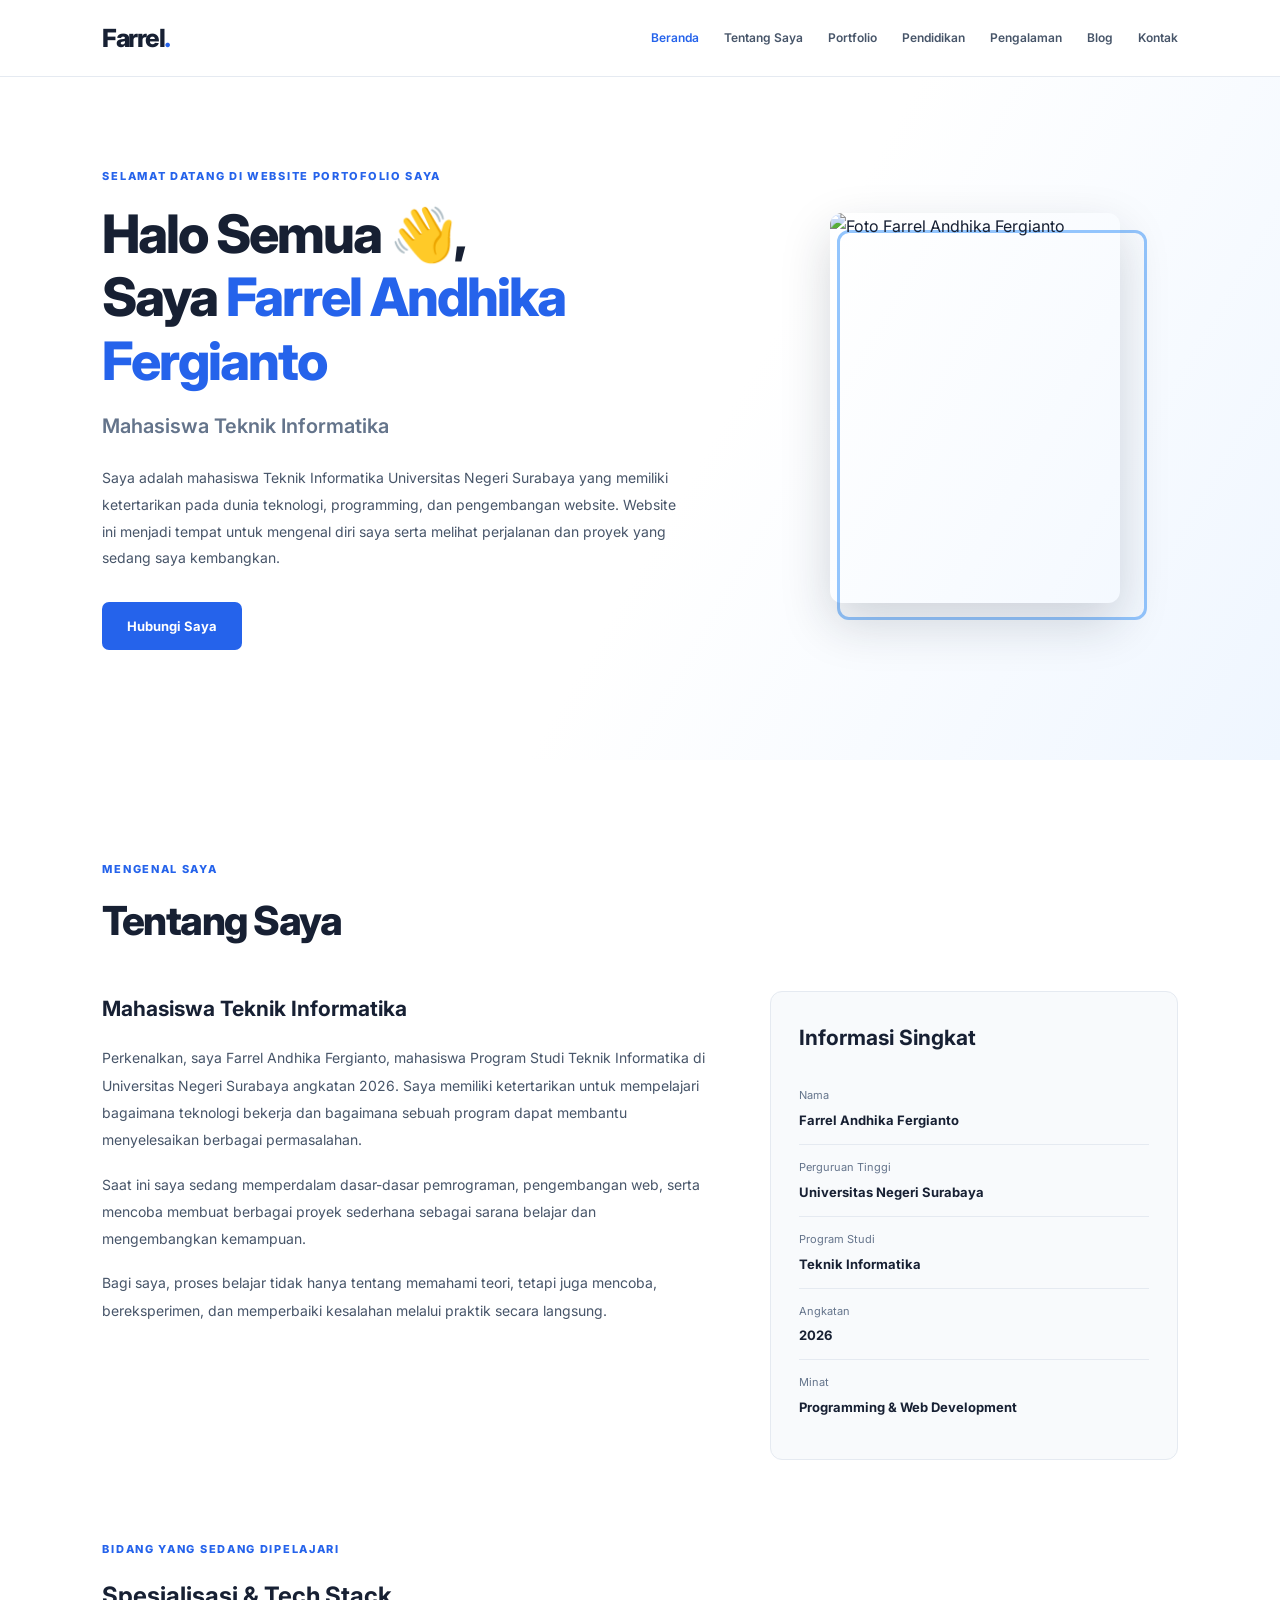
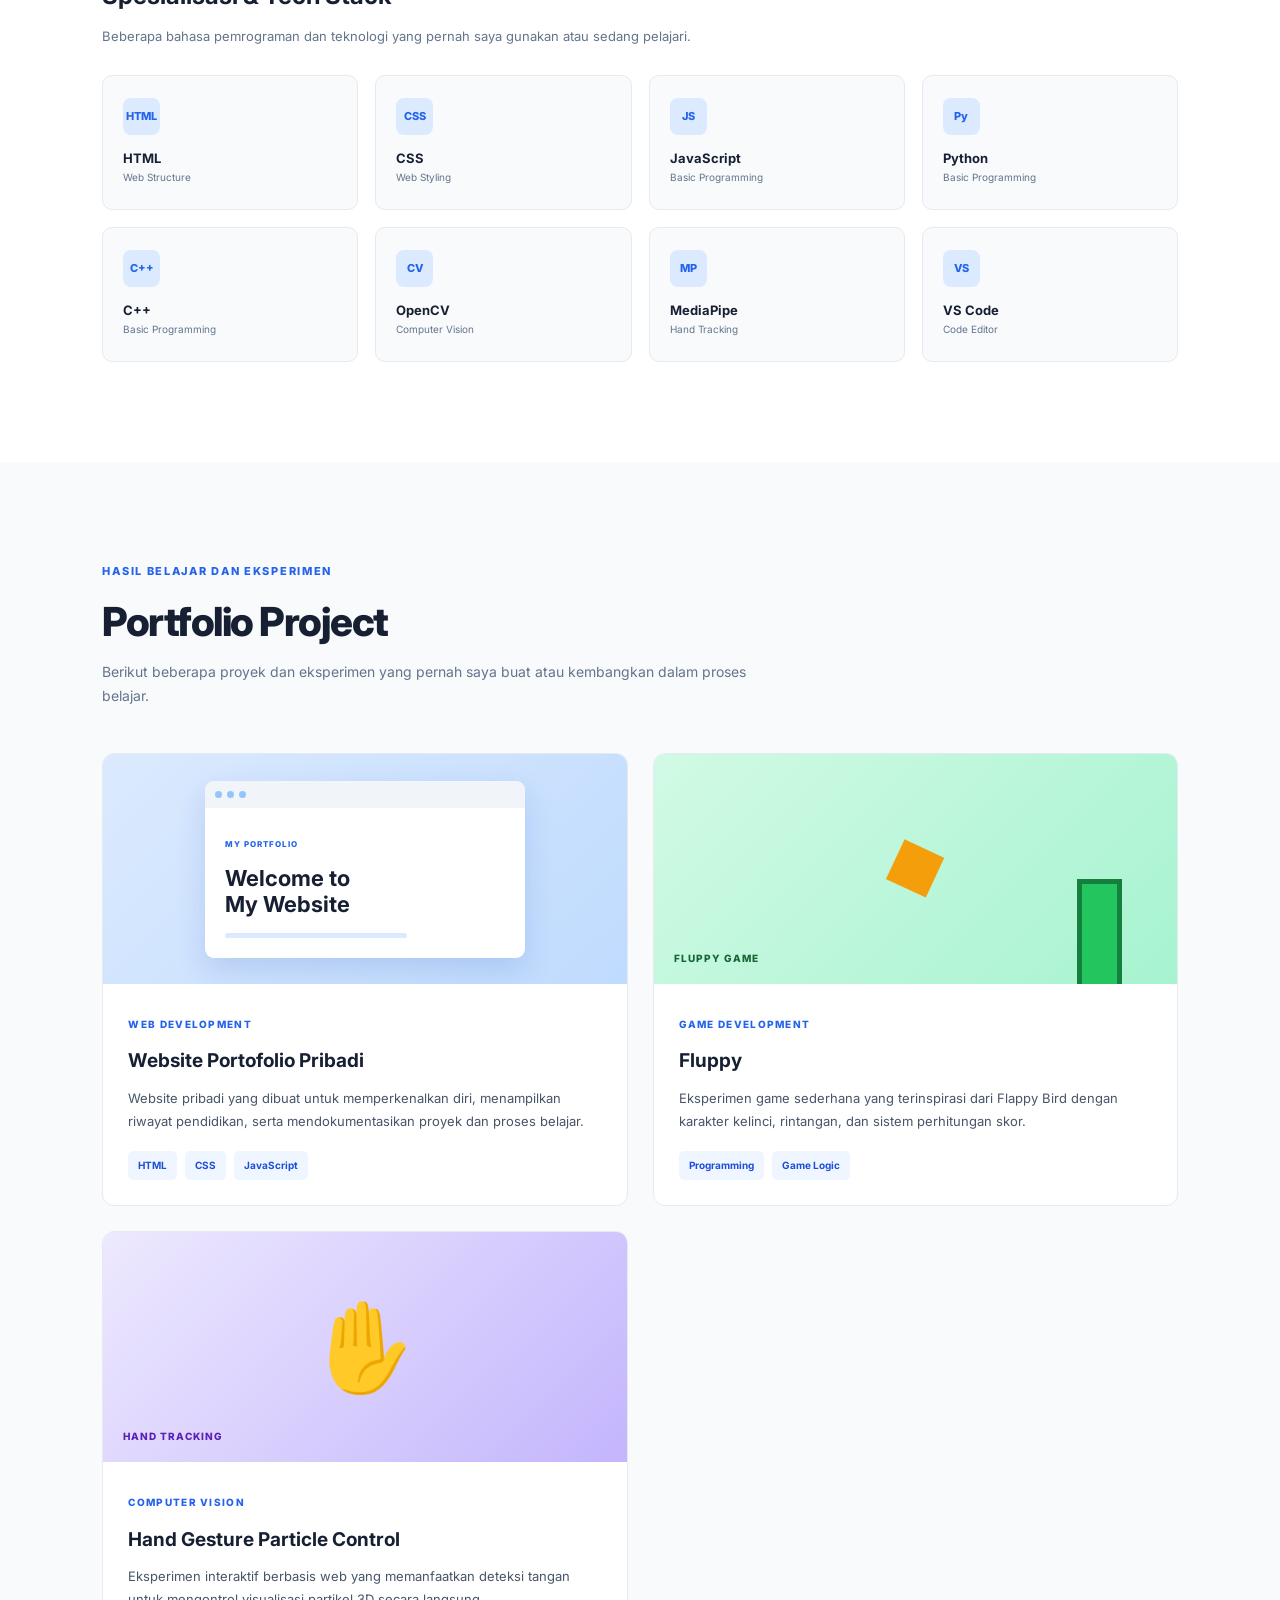
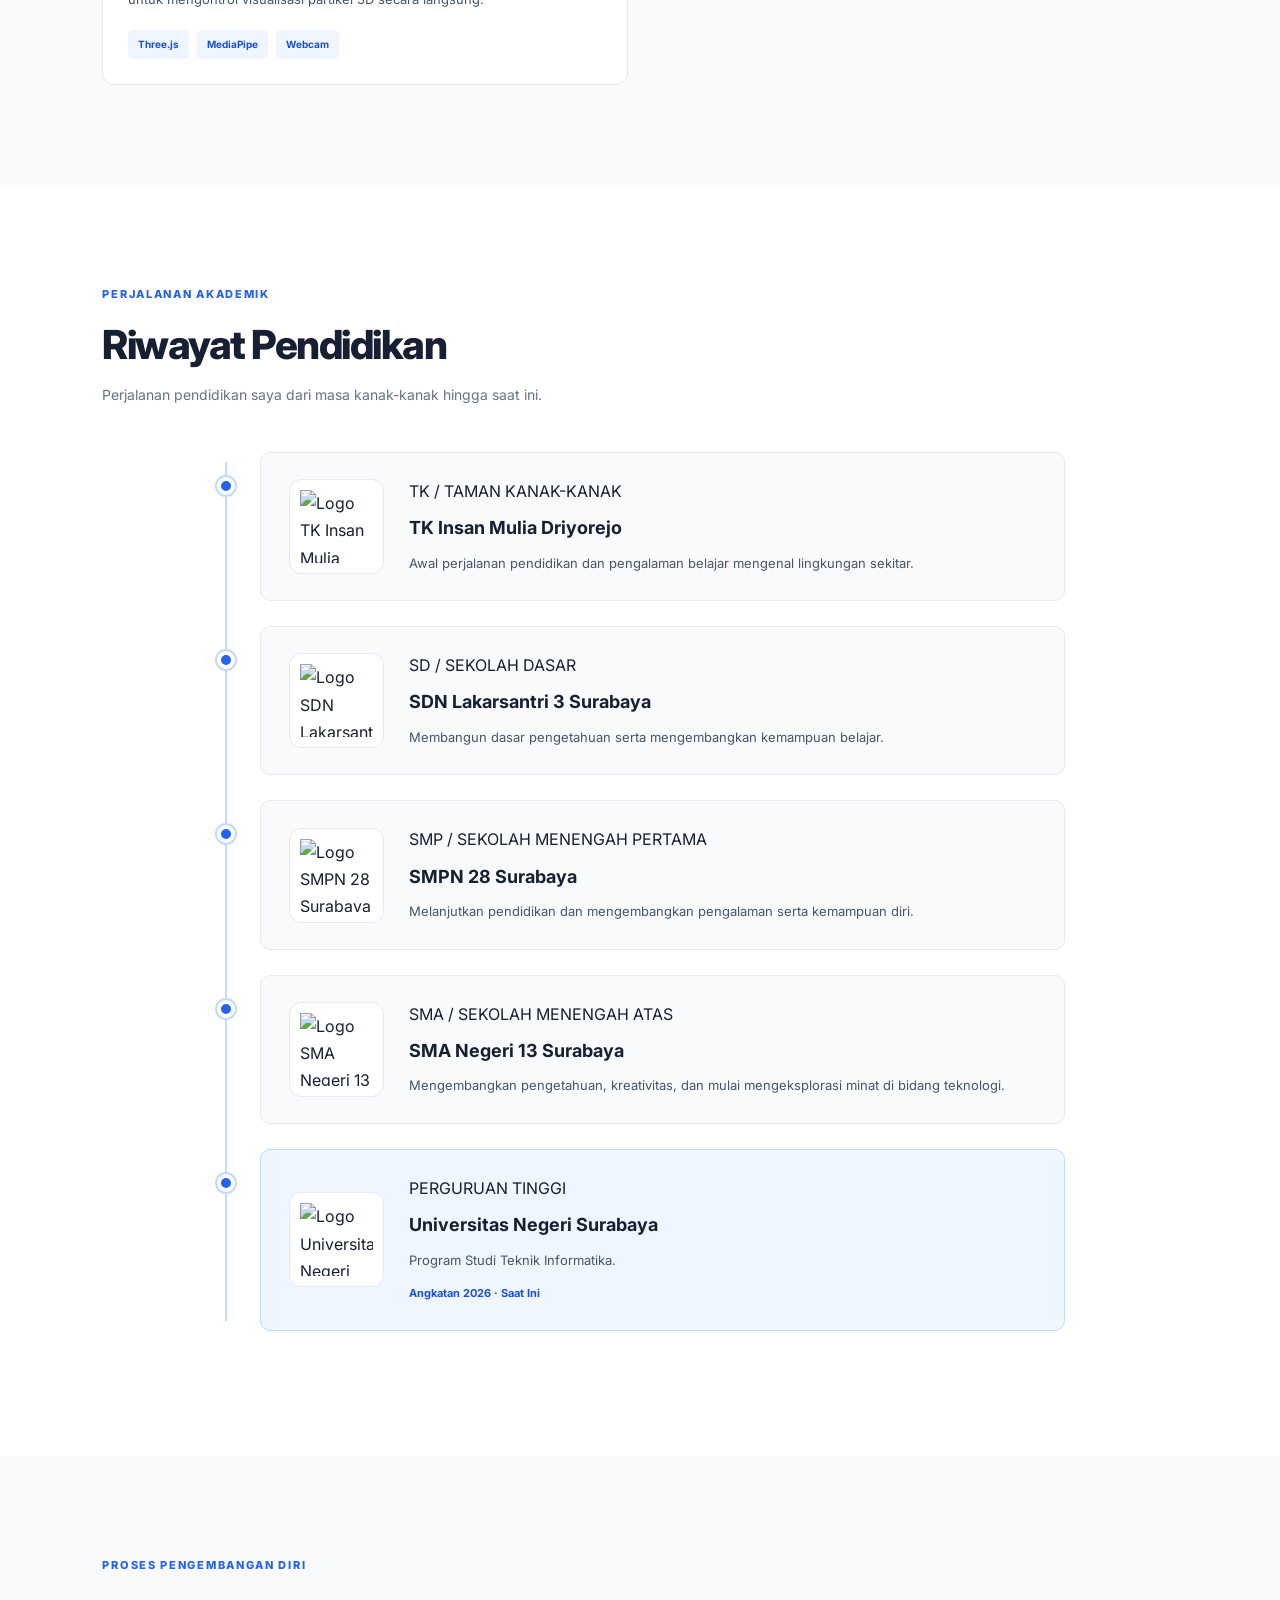
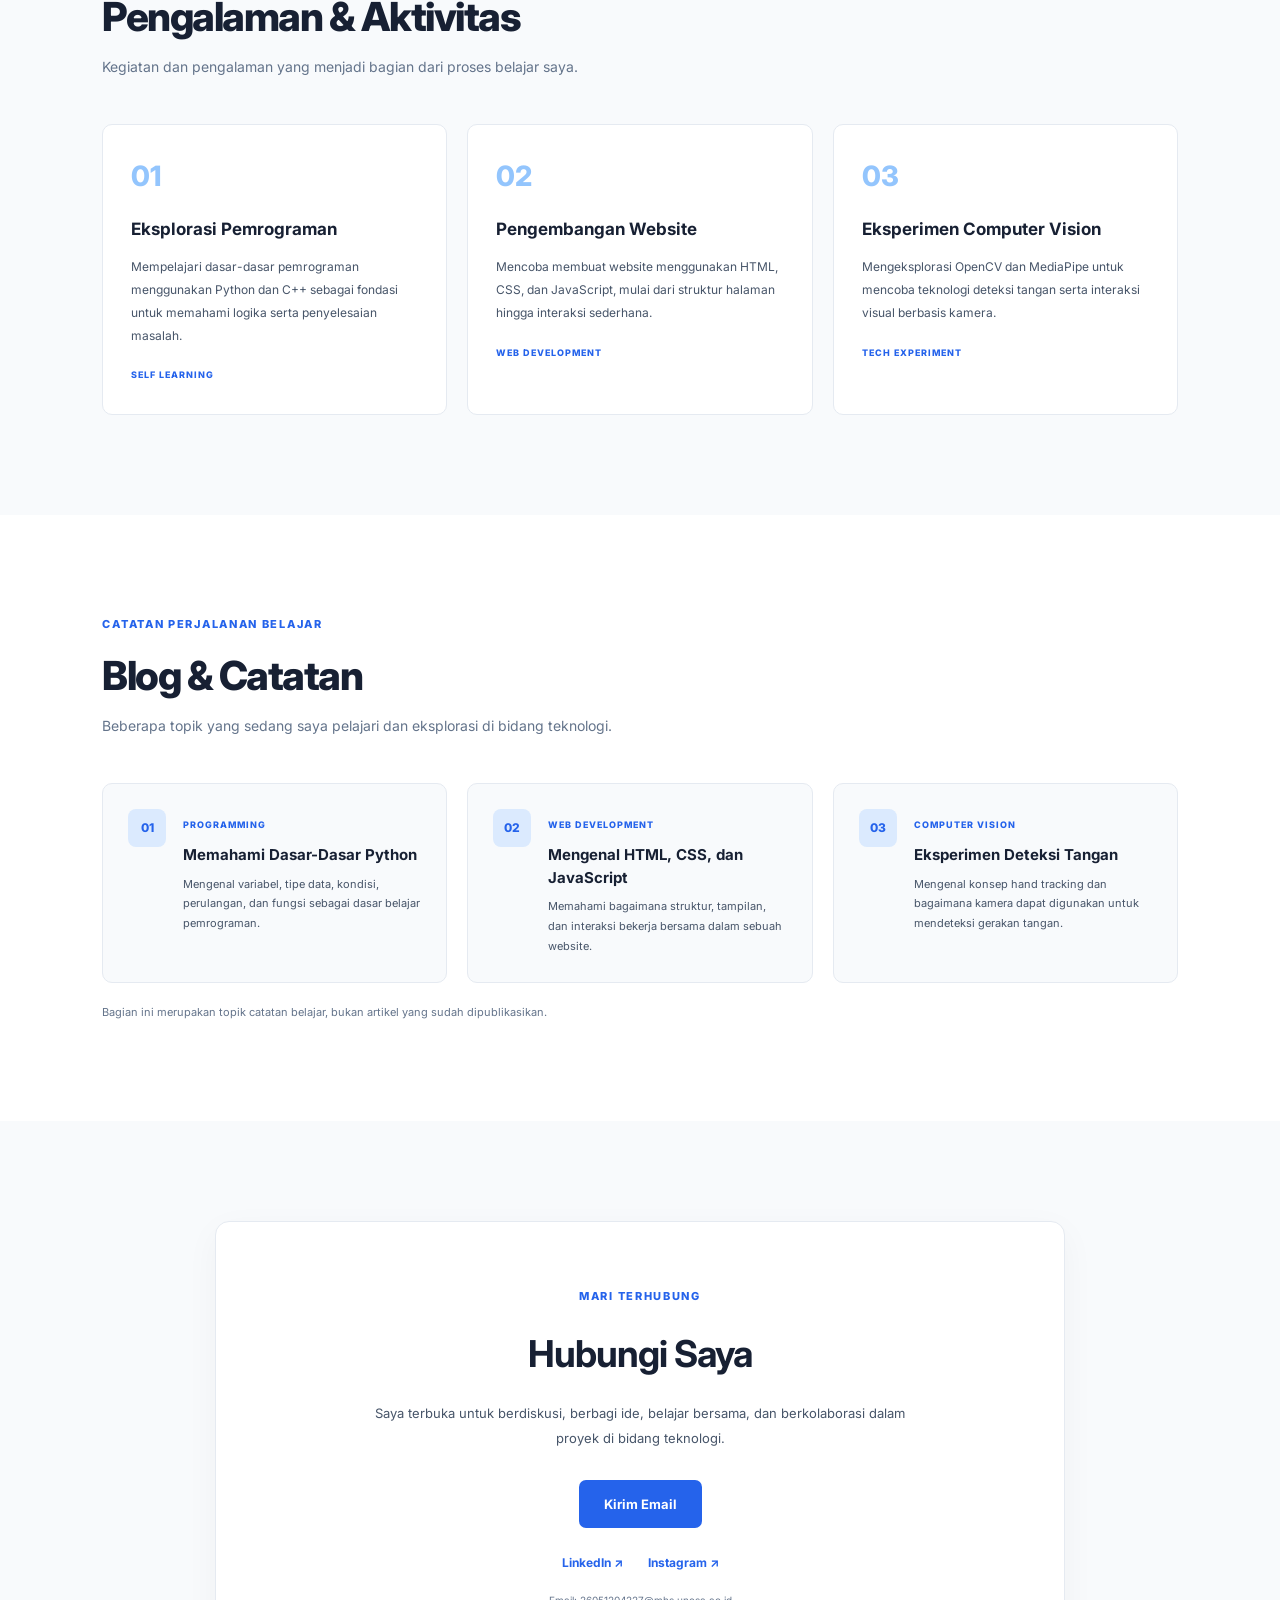
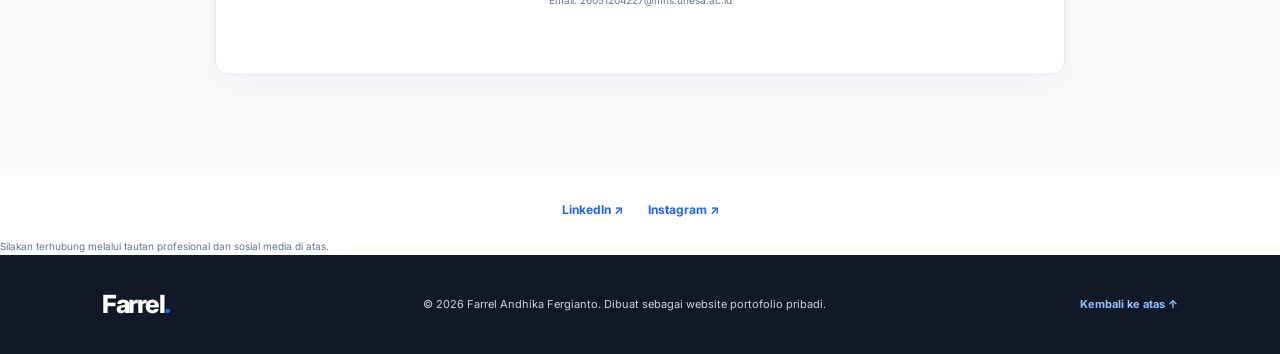
==== index.html @ 4f255d69 "Rename Amelioler.html to index.html" ====
<!doctype html>
<html lang="id">
  <head>
    <meta charset="UTF-8" />
    <meta name="viewport" content="width=device-width, initial-scale=1.0" />
    <meta
      name="description"
      content="Website portofolio Farrel Andhika Fergianto, mahasiswa Teknik Informatika Universitas Negeri Surabaya."
    />
    <title>Farrel Andhika Fergianto | Portfolio</title>

    <link rel="preconnect" href="https://fonts.googleapis.com" />
    <link rel="preconnect" href="https://fonts.gstatic.com" crossorigin />
    <link
      href="https://fonts.googleapis.com/css2?family=Inter:wght@400;500;600;700;800&display=swap"
      rel="stylesheet"
    />

    <link rel="stylesheet" href="Amelioler.css" />
    <script src="Amelioler.js" defer></script>
  </head>

  <body>
    <!-- NAVIGASI -->
    <header class="header">
      <div class="container nav-container">
        <a href="#beranda" class="brand">Farrel<span>.</span></a>

        <button class="menu-toggle" id="menuToggle" aria-label="Buka menu">
          ☰
        </button>

        <nav class="nav-menu" id="navMenu">
          <a href="#beranda">Beranda</a>
          <a href="#tentang">Tentang Saya</a>
          <a href="#portfolio">Portfolio</a>
          <a href="#pendidikan">Pendidikan</a>
          <a href="#pengalaman">Pengalaman</a>
          <a href="#blog">Blog</a>
          <a href="#kontak">Kontak</a>
        </nav>
      </div>
    </header>

    <main>
      <!-- BERANDA -->
      <section class="hero section" id="beranda">
        <div class="container hero-content">
          <div class="hero-text">
            <p class="eyebrow">SELAMAT DATANG DI WEBSITE PORTOFOLIO SAYA</p>

            <h1>
              Halo Semua 👋,<br />
              Saya <span>Farrel Andhika Fergianto</span>
            </h1>

            <h2>Mahasiswa Teknik Informatika</h2>

            <p class="hero-description">
              Saya adalah mahasiswa Teknik Informatika Universitas Negeri
              Surabaya yang memiliki ketertarikan pada dunia teknologi,
              programming, dan pengembangan website. Website ini menjadi tempat
              untuk mengenal diri saya serta melihat perjalanan dan proyek yang
              sedang saya kembangkan.
            </p>

            <a href="#kontak" class="button">Hubungi Saya</a>
          </div>

          <div class="hero-image">
            <div class="image-decoration"></div>
            <img src="foto.jpg" alt="Foto Farrel Andhika Fergianto" />
          </div>
        </div>
      </section>

      <!-- TENTANG SAYA -->
      <section class="section about-section" id="tentang">
        <div class="container">
          <div class="section-heading">
            <p class="eyebrow">MENGENAL SAYA</p>
            <h2>Tentang Saya</h2>
          </div>

          <div class="about-grid">
            <div class="about-main">
              <h3>Mahasiswa Teknik Informatika</h3>

              <p>
                Perkenalkan, saya Farrel Andhika Fergianto, mahasiswa Program
                Studi Teknik Informatika di Universitas Negeri Surabaya angkatan
                2026. Saya memiliki ketertarikan untuk mempelajari bagaimana
                teknologi bekerja dan bagaimana sebuah program dapat membantu
                menyelesaikan berbagai permasalahan.
              </p>

              <p>
                Saat ini saya sedang memperdalam dasar-dasar pemrograman,
                pengembangan web, serta mencoba membuat berbagai proyek
                sederhana sebagai sarana belajar dan mengembangkan kemampuan.
              </p>

              <p>
                Bagi saya, proses belajar tidak hanya tentang memahami teori,
                tetapi juga mencoba, bereksperimen, dan memperbaiki kesalahan
                melalui praktik secara langsung.
              </p>
            </div>

            <div class="about-side">
              <h3>Informasi Singkat</h3>

              <div class="info-row">
                <span>Nama</span>
                <strong>Farrel Andhika Fergianto</strong>
              </div>

              <div class="info-row">
                <span>Perguruan Tinggi</span>
                <strong>Universitas Negeri Surabaya</strong>
              </div>

              <div class="info-row">
                <span>Program Studi</span>
                <strong>Teknik Informatika</strong>
              </div>

              <div class="info-row">
                <span>Angkatan</span>
                <strong>2026</strong>
              </div>

              <div class="info-row">
                <span>Minat</span>
                <strong>Programming & Web Development</strong>
              </div>
            </div>
          </div>

          <div class="specialization">
            <div class="specialization-heading">
              <p class="eyebrow">BIDANG YANG SEDANG DIPELAJARI</p>
              <h3>Spesialisasi & Tech Stack</h3>
              <p>
                Beberapa bahasa pemrograman dan teknologi yang pernah saya
                gunakan atau sedang pelajari.
              </p>
            </div>

            <div class="tech-grid">
              <div class="tech-item">
                <span class="tech-icon">HTML</span>
                <strong>HTML</strong>
                <small>Web Structure</small>
              </div>

              <div class="tech-item">
                <span class="tech-icon">CSS</span>
                <strong>CSS</strong>
                <small>Web Styling</small>
              </div>

              <div class="tech-item">
                <span class="tech-icon">JS</span>
                <strong>JavaScript</strong>
                <small>Basic Programming</small>
              </div>

              <div class="tech-item">
                <span class="tech-icon">Py</span>
                <strong>Python</strong>
                <small>Basic Programming</small>
              </div>

              <div class="tech-item">
                <span class="tech-icon">C++</span>
                <strong>C++</strong>
                <small>Basic Programming</small>
              </div>

              <div class="tech-item">
                <span class="tech-icon">CV</span>
                <strong>OpenCV</strong>
                <small>Computer Vision</small>
              </div>

              <div class="tech-item">
                <span class="tech-icon">MP</span>
                <strong>MediaPipe</strong>
                <small>Hand Tracking</small>
              </div>

              <div class="tech-item">
                <span class="tech-icon">VS</span>
                <strong>VS Code</strong>
                <small>Code Editor</small>
              </div>
            </div>
          </div>
        </div>
      </section>

      <!-- PORTFOLIO -->
      <section class="section portfolio-section" id="portfolio">
        <div class="container">
          <div class="section-heading">
            <p class="eyebrow">HASIL BELAJAR DAN EKSPERIMEN</p>
            <h2>Portfolio Project</h2>
            <p>
              Berikut beberapa proyek dan eksperimen yang pernah saya buat atau
              kembangkan dalam proses belajar.
            </p>
          </div>

          <div class="portfolio-grid">
            <article class="portfolio-card">
              <div class="project-image project-web">
                <div class="mock-browser">
                  <div class="mock-bar"><i></i><i></i><i></i></div>
                  <div class="mock-content">
                    <span>MY PORTFOLIO</span>
                    <h3>Welcome to<br />My Website</h3>
                    <div class="mock-line"></div>
                  </div>
                </div>
              </div>

              <div class="project-content">
                <span class="project-category">WEB DEVELOPMENT</span>
                <h3>Website Portofolio Pribadi</h3>
                <p>
                  Website pribadi yang dibuat untuk memperkenalkan diri,
                  menampilkan riwayat pendidikan, serta mendokumentasikan proyek
                  dan proses belajar.
                </p>
                <div class="project-tags">
                  <span>HTML</span>
                  <span>CSS</span>
                  <span>JavaScript</span>
                </div>
              </div>
            </article>

            <article class="portfolio-card">
              <div class="project-image project-game">
                <div class="game-bird">◆</div>
                <div class="game-pipe"></div>
                <span class="game-label">FLUPPY GAME</span>
              </div>

              <div class="project-content">
                <span class="project-category">GAME DEVELOPMENT</span>
                <h3>Fluppy</h3>
                <p>
                  Eksperimen game sederhana yang terinspirasi dari Flappy Bird
                  dengan karakter kelinci, rintangan, dan sistem perhitungan
                  skor.
                </p>
                <div class="project-tags">
                  <span>Programming</span>
                  <span>Game Logic</span>
                </div>
              </div>
            </article>

            <article class="portfolio-card">
              <div class="project-image project-gesture">
                <div class="gesture-shape">✋</div>
                <span class="gesture-label">HAND TRACKING</span>
              </div>

              <div class="project-content">
                <span class="project-category">COMPUTER VISION</span>
                <h3>Hand Gesture Particle Control</h3>
                <p>
                  Eksperimen interaktif berbasis web yang memanfaatkan deteksi
                  tangan untuk mengontrol visualisasi partikel 3D secara
                  langsung.
                </p>
                <div class="project-tags">
                  <span>Three.js</span>
                  <span>MediaPipe</span>
                  <span>Webcam</span>
                </div>
              </div>
            </article>
          </div>
        </div>
      </section>

      <!-- PENDIDIKAN -->
      <section class="section education-section" id="pendidikan">
        <div class="container">
          <div class="section-heading">
            <p class="eyebrow">PERJALANAN AKADEMIK</p>
            <h2>Riwayat Pendidikan</h2>
            <p>
              Perjalanan pendidikan saya dari masa kanak-kanak hingga saat ini.
            </p>
          </div>

          <div class="timeline">
            <div class="timeline-item">
              <div class="timeline-marker"></div>
              <div class="timeline-card">
                <div class="education-content">
                  <div class="education-logo">
                    <img src="TK.JPG" alt="Logo TK Insan Mulia" />
                  </div>
                  <div class="education-detail">
                    <span>TK / TAMAN KANAK-KANAK</span>
                    <h3>TK Insan Mulia Driyorejo</h3>
                    <p>
                      Awal perjalanan pendidikan dan pengalaman belajar mengenal
                      lingkungan sekitar.
                    </p>
                  </div>
                </div>
              </div>
            </div>

            <div class="timeline-item">
              <div class="timeline-marker"></div>
              <div class="timeline-card">
                <div class="education-content">
                  <div class="education-logo">
                    <img src="SD.JPG" alt="Logo SDN Lakarsantri 3" />
                  </div>
                  <div class="education-detail">
                    <span>SD / SEKOLAH DASAR</span>
                    <h3>SDN Lakarsantri 3 Surabaya</h3>
                    <p>
                      Membangun dasar pengetahuan serta mengembangkan kemampuan
                      belajar.
                    </p>
                  </div>
                </div>
              </div>
            </div>

            <div class="timeline-item">
              <div class="timeline-marker"></div>
              <div class="timeline-card">
                <div class="education-content">
                  <div class="education-logo">
                    <img src="SMP.JPG" alt="Logo SMPN 28 Surabaya" />
                  </div>
                  <div class="education-detail">
                    <span>SMP / SEKOLAH MENENGAH PERTAMA</span>
                    <h3>SMPN 28 Surabaya</h3>
                    <p>
                      Melanjutkan pendidikan dan mengembangkan pengalaman serta
                      kemampuan diri.
                    </p>
                  </div>
                </div>
              </div>
            </div>

            <div class="timeline-item">
              <div class="timeline-marker"></div>
              <div class="timeline-card">
                <div class="education-content">
                  <div class="education-logo">
                    <img src="SMA.JPG" alt="Logo SMA Negeri 13 Surabaya" />
                  </div>
                  <div class="education-detail">
                    <span>SMA / SEKOLAH MENENGAH ATAS</span>
                    <h3>SMA Negeri 13 Surabaya</h3>
                    <p>
                      Mengembangkan pengetahuan, kreativitas, dan mulai
                      mengeksplorasi minat di bidang teknologi.
                    </p>
                  </div>
                </div>
              </div>
            </div>

            <div class="timeline-item">
              <div class="timeline-marker"></div>
              <div class="timeline-card current">
                <div class="education-content">
                  <div class="education-logo">
                    <img
                      src="UNESA.JPG"
                      alt="Logo Universitas Negeri Surabaya"
                    />
                  </div>
                  <div class="education-detail">
                    <span>PERGURUAN TINGGI</span>
                    <h3>Universitas Negeri Surabaya</h3>
                    <p>Program Studi Teknik Informatika.</p>
                    <small>Angkatan 2026 · Saat Ini</small>
                  </div>
                </div>
              </div>
            </div>
          </div>
        </div>
      </section>

      <!-- PENGALAMAN -->
      <section class="section experience-section" id="pengalaman">
        <div class="container">
          <div class="section-heading">
            <p class="eyebrow">PROSES PENGEMBANGAN DIRI</p>
            <h2>Pengalaman & Aktivitas</h2>
            <p>
              Kegiatan dan pengalaman yang menjadi bagian dari proses belajar
              saya.
            </p>
          </div>

          <div class="experience-grid">
            <article class="experience-card">
              <span class="experience-number">01</span>
              <h3>Eksplorasi Pemrograman</h3>
              <p>
                Mempelajari dasar-dasar pemrograman menggunakan Python dan C++
                sebagai fondasi untuk memahami logika serta penyelesaian
                masalah.
              </p>
              <span class="experience-type">SELF LEARNING</span>
            </article>

            <article class="experience-card">
              <span class="experience-number">02</span>
              <h3>Pengembangan Website</h3>
              <p>
                Mencoba membuat website menggunakan HTML, CSS, dan JavaScript,
                mulai dari struktur halaman hingga interaksi sederhana.
              </p>
              <span class="experience-type">WEB DEVELOPMENT</span>
            </article>

            <article class="experience-card">
              <span class="experience-number">03</span>
              <h3>Eksperimen Computer Vision</h3>
              <p>
                Mengeksplorasi OpenCV dan MediaPipe untuk mencoba teknologi
                deteksi tangan serta interaksi visual berbasis kamera.
              </p>
              <span class="experience-type">TECH EXPERIMENT</span>
            </article>
          </div>
        </div>
      </section>

      <!-- BLOG -->
      <section class="section blog-section" id="blog">
        <div class="container">
          <div class="section-heading">
            <p class="eyebrow">CATATAN PERJALANAN BELAJAR</p>
            <h2>Blog & Catatan</h2>
            <p>
              Beberapa topik yang sedang saya pelajari dan eksplorasi di bidang
              teknologi.
            </p>
          </div>

          <div class="blog-grid">
            <article class="blog-card">
              <div class="blog-icon">01</div>
              <div class="blog-content">
                <span>PROGRAMMING</span>
                <h3>Memahami Dasar-Dasar Python</h3>
                <p>
                  Mengenal variabel, tipe data, kondisi, perulangan, dan fungsi
                  sebagai dasar belajar pemrograman.
                </p>
              </div>
            </article>

            <article class="blog-card">
              <div class="blog-icon">02</div>
              <div class="blog-content">
                <span>WEB DEVELOPMENT</span>
                <h3>Mengenal HTML, CSS, dan JavaScript</h3>
                <p>
                  Memahami bagaimana struktur, tampilan, dan interaksi bekerja
                  bersama dalam sebuah website.
                </p>
              </div>
            </article>

            <article class="blog-card">
              <div class="blog-icon">03</div>
              <div class="blog-content">
                <span>COMPUTER VISION</span>
                <h3>Eksperimen Deteksi Tangan</h3>
                <p>
                  Mengenal konsep hand tracking dan bagaimana kamera dapat
                  digunakan untuk mendeteksi gerakan tangan.
                </p>
              </div>
            </article>
          </div>

          <p class="blog-note">
            Bagian ini merupakan topik catatan belajar, bukan artikel yang sudah
            dipublikasikan.
          </p>
        </div>
      </section>

     <!-- KONTAK -->
      <section class="section contact-section" id="kontak">
        <div class="container">
          <div class="contact-box">
            <p class="eyebrow">MARI TERHUBUNG</p>
            <h2>Hubungi Saya</h2>

            <p>
              Saya terbuka untuk berdiskusi, berbagi ide, belajar bersama, dan
              berkolaborasi dalam proyek di bidang teknologi.
            </p>

            <a href="mailto:26051204227@mhs.unesa.ac.id" class="button contact-button" id="emailButton">
              Kirim Email
            </a>

            <!-- LINKEDIN & INSTAGRAM AKTIF (TANPA GITHUB) -->
            <div class="contact-social">
              <a href="https://www.linkedin.com/in/farrel-andhika-f-9852ba441/" target="_blank" rel="noopener">LinkedIn ↗</a>
              <a href="https://www.instagram.com/farreldhika_/" target="_blank" rel="noopener">Instagram ↗</a>
            </div>

            <p class="contact-email">
              Email: 26051204227@mhs.unesa.ac.id
            </p>
          </div>
        </div>
      </section>

            <!-- LINKEDIN & INSTAGRAM AKTIF (TANPA GITHUB) -->
            <div class="contact-social">
              <a
                href="https://www.linkedin.com/in/farrel-andhika-f-9852ba441/"
                target="_blank"
                rel="noopener"
                >LinkedIn ↗</a
              >
              <a
                href="https://www.instagram.com/farreldhika_/"
                target="_blank"
                rel="noopener"
                >Instagram ↗</a
              >
            </div>

            <p class="contact-email">
              Silakan terhubung melalui tautan profesional dan sosial media di
              atas.
            </p>
          </div>
        </div>
      </section>
    </main>

    <!-- FOOTER -->
    <footer class="footer">
      <div class="container footer-content">
        <a href="#beranda" class="brand">Farrel<span>.</span></a>

        <p>
          © <span id="year"></span> Farrel Andhika Fergianto. Dibuat sebagai
          website portofolio pribadi.
        </p>

        <a href="#beranda" class="back-top">Kembali ke atas ↑</a>
      </div>
    </footer>
  </body>
</html>
---- Amelioler.css ----
/* =====================================
   RESET DAN PENGATURAN DASAR
===================================== */

* {
  margin: 0;
  padding: 0;
  box-sizing: border-box;
  scroll-behavior: smooth;
}

:root {
  --primary: #2563eb;
  --primary-dark: #1d4ed8;
  --dark: #172033;
  --text: #475569;
  --muted: #64748b;
  --light: #f8fafc;
  --white: #ffffff;
  --border: #e5eaf1;
  --soft-blue: #eff6ff;
}

body {
  font-family: "Inter", sans-serif;
  color: var(--dark);
  background: var(--white);
  line-height: 1.7;
}

a {
  text-decoration: none;
  color: inherit;
}

button {
  font-family: inherit;
}

img {
  max-width: 100%;
}

.container {
  width: 84%;
  max-width: 1180px;
  margin: auto;
}

.section {
  padding: 100px 0;
}

/* =====================================
   HEADER DAN NAVIGASI
===================================== */

.header {
  width: 100%;
  position: sticky;
  top: 0;
  z-index: 1000;
  background: rgba(255, 255, 255, 0.96);
  border-bottom: 1px solid var(--border);
  backdrop-filter: blur(12px);
}

.nav-container {
  min-height: 76px;
  display: flex;
  align-items: center;
  justify-content: space-between;
  gap: 30px;
}

.brand {
  font-size: 25px;
  font-weight: 800;
  color: var(--dark);
  letter-spacing: -1.5px;
}

.brand span {
  color: var(--primary);
}

.nav-menu {
  display: flex;
  align-items: center;
  gap: 25px;
}

.nav-menu a {
  color: var(--text);
  font-size: 12px;
  font-weight: 600;
  transition: 0.25s;
}

.nav-menu a:hover,
.nav-menu a.active {
  color: var(--primary);
}

.menu-toggle {
  display: none;
  background: transparent;
  border: none;
  font-size: 25px;
  color: var(--dark);
  cursor: pointer;
}

/* =====================================
   TOMBOL
===================================== */

.button {
  display: inline-flex;
  align-items: center;
  justify-content: center;
  padding: 13px 25px;
  border-radius: 7px;
  background: var(--primary);
  color: var(--white);
  font-size: 13px;
  font-weight: 700;
  transition: 0.25s;
}

.button:hover {
  background: var(--primary-dark);
  transform: translateY(-3px);
  box-shadow: 0 8px 20px rgba(37, 99, 235, 0.2);
}

/* =====================================
   BERANDA / HERO
===================================== */

.hero {
  background: linear-gradient(120deg, #ffffff 55%, #eff6ff 100%);
  padding: 90px 0 110px;
  overflow: hidden;
}

.hero-content {
  display: grid;
  grid-template-columns: 1.2fr 0.8fr;
  align-items: center;
  gap: 60px;
}

.eyebrow {
  color: var(--primary);
  font-size: 11px;
  font-weight: 800;
  letter-spacing: 1.7px;
  margin-bottom: 17px;
}

.hero h1 {
  color: var(--dark);
  font-size: clamp(35px, 4.2vw, 53px);
  line-height: 1.2;
  letter-spacing: -2px;
  font-weight: 800;
}

.hero h1 span {
  color: var(--primary);
}

.hero h2 {
  margin-top: 16px;
  color: #64748b;
  font-size: 20px;
  font-weight: 600;
}

.hero-description {
  max-width: 590px;
  margin: 22px 0 30px;
  color: var(--text);
  font-size: 14px;
  line-height: 1.9;
}

.hero-image {
  position: relative;
  display: flex;
  justify-content: center;
  align-items: center;
  min-height: 420px;
}

.hero-image img {
  position: relative;
  z-index: 2;
  width: 290px;
  height: 390px;
  object-fit: cover;
  object-position: center top;
  border-radius: 12px;
  box-shadow: 0 20px 50px rgba(23, 32, 51, 0.18);
}

.image-decoration {
  position: absolute;
  width: 310px;
  height: 390px;
  border: 3px solid #93c5fd;
  border-radius: 12px;
  transform: translate(17px, 17px);
}

/* =====================================
   JUDUL SECTION
===================================== */

.section-heading {
  margin-bottom: 45px;
}

.section-heading h2 {
  color: var(--dark);
  font-size: clamp(30px, 3.5vw, 40px);
  font-weight: 800;
  letter-spacing: -1.5px;
  line-height: 1.25;
}

.section-heading > p:not(.eyebrow) {
  max-width: 650px;
  margin-top: 13px;
  color: var(--muted);
  font-size: 14px;
}

/* =====================================
   TENTANG SAYA
===================================== */

.about-section {
  background: var(--white);
}

.about-grid {
  display: grid;
  grid-template-columns: 1.2fr 0.8fr;
  gap: 55px;
}

.about-main h3,
.about-side h3 {
  margin-bottom: 18px;
  font-size: 21px;
  color: var(--dark);
}

.about-main p {
  color: var(--text);
  font-size: 14px;
  line-height: 1.95;
  margin-bottom: 17px;
}

.about-side {
  background: var(--light);
  border: 1px solid var(--border);
  border-radius: 12px;
  padding: 28px;
}

.info-row {
  padding: 13px 0;
  border-bottom: 1px solid var(--border);
  display: flex;
  flex-direction: column;
  gap: 4px;
}

.info-row:last-child {
  border-bottom: none;
}

.info-row span {
  color: var(--muted);
  font-size: 11px;
}

.info-row strong {
  color: var(--dark);
  font-size: 13px;
}

/* =====================================
   SPESIALISASI DAN TECH STACK
===================================== */

.specialization {
  margin-top: 80px;
}

.specialization-heading {
  margin-bottom: 28px;
}

.specialization-heading h3 {
  font-size: 24px;
  margin-bottom: 8px;
}

.specialization-heading > p:last-child {
  color: var(--muted);
  font-size: 13px;
}

.tech-grid {
  display: grid;
  grid-template-columns: repeat(4, 1fr);
  gap: 17px;
}

.tech-item {
  min-height: 135px;
  padding: 20px;
  background: var(--light);
  border: 1px solid var(--border);
  border-radius: 10px;
  display: flex;
  flex-direction: column;
  align-items: flex-start;
  justify-content: center;
  transition: 0.25s;
}

.tech-item:hover {
  border-color: #93c5fd;
  background: var(--soft-blue);
  transform: translateY(-4px);
}

.tech-icon {
  width: 37px;
  height: 37px;
  display: grid;
  place-items: center;
  margin-bottom: 12px;
  background: #dbeafe;
  color: var(--primary);
  border-radius: 8px;
  font-size: 11px;
  font-weight: 800;
}

.tech-item strong {
  font-size: 13px;
}

.tech-item small {
  color: var(--muted);
  font-size: 10px;
}

/* =====================================
   PORTFOLIO PROJECT
===================================== */

.portfolio-section {
  background: var(--light);
}

.portfolio-grid {
  display: grid;
  grid-template-columns: repeat(2, 1fr);
  gap: 25px;
}

.portfolio-card {
  overflow: hidden;
  background: var(--white);
  border: 1px solid var(--border);
  border-radius: 12px;
  transition: 0.3s;
}

.portfolio-card:hover {
  transform: translateY(-5px);
  box-shadow: 0 15px 35px rgba(23, 32, 51, 0.08);
}

.project-image {
  height: 230px;
  display: flex;
  align-items: center;
  justify-content: center;
  position: relative;
  overflow: hidden;
}

.project-web {
  background: linear-gradient(135deg, #dbeafe, #bfdbfe);
}

.mock-browser {
  width: 75%;
  max-width: 320px;
  background: white;
  border-radius: 9px;
  box-shadow: 0 12px 30px rgba(30, 64, 175, 0.15);
  overflow: hidden;
}

.mock-bar {
  display: flex;
  gap: 5px;
  padding: 10px;
  background: #f1f5f9;
}

.mock-bar i {
  width: 7px;
  height: 7px;
  border-radius: 50%;
  background: #93c5fd;
}

.mock-content {
  padding: 20px;
}

.mock-content span {
  font-size: 8px;
  color: var(--primary);
  font-weight: 800;
  letter-spacing: 1px;
}

.mock-content h3 {
  font-size: 22px;
  line-height: 1.2;
  margin-top: 10px;
}

.mock-line {
  width: 65%;
  height: 5px;
  border-radius: 5px;
  background: #dbeafe;
  margin-top: 15px;
}

.project-game {
  background: linear-gradient(135deg, #d1fae5, #a7f3d0);
}

.game-bird {
  color: #f59e0b;
  font-size: 65px;
  transform: rotate(-20deg);
}

.game-pipe {
  position: absolute;
  right: 55px;
  bottom: 0;
  width: 45px;
  height: 105px;
  background: #22c55e;
  border: 5px solid #15803d;
  border-bottom: none;
}

.game-label,
.gesture-label {
  position: absolute;
  bottom: 17px;
  left: 20px;
  font-size: 10px;
  font-weight: 800;
  letter-spacing: 1px;
  color: #166534;
}

.project-gesture {
  background: linear-gradient(135deg, #ede9fe, #c4b5fd);
}

.gesture-shape {
  font-size: 85px;
}

.gesture-label {
  color: #5b21b6;
}

.project-content {
  padding: 25px;
}

.project-category {
  color: var(--primary);
  font-size: 10px;
  font-weight: 800;
  letter-spacing: 1.3px;
}

.project-content h3 {
  font-size: 19px;
  margin: 9px 0;
  color: var(--dark);
}

.project-content p {
  color: var(--text);
  font-size: 13px;
  line-height: 1.8;
}

.project-tags {
  display: flex;
  flex-wrap: wrap;
  gap: 8px;
  margin-top: 18px;
}

.project-tags span {
  padding: 6px 10px;
  background: var(--soft-blue);
  color: var(--primary-dark);
  border-radius: 5px;
  font-size: 10px;
  font-weight: 700;
}

/* =====================================
   PENDIDIKAN
===================================== */

.education-section {
  background: var(--white);
}

.timeline {
  max-width: 850px;
  margin: auto;
  position: relative;
}

.timeline::before {
  content: "";
  position: absolute;
  left: 10px;
  top: 10px;
  bottom: 10px;
  width: 2px;
  background: #bfdbfe;
}

.timeline-item {
  position: relative;
  padding-left: 45px;
  margin-bottom: 25px;
}

.timeline-marker {
  position: absolute;
  left: 2px;
  top: 25px;
  width: 18px;
  height: 18px;
  border-radius: 50%;
  background: var(--primary);
  border: 4px solid white;
  box-shadow: 0 0 0 2px #bfdbfe;
  z-index: 2;
}

.timeline-card {
  padding: 25px 28px;
  border: 1px solid var(--border);
  border-radius: 10px;
  background: var(--light);
  transition: 0.25s;
}

.timeline-card:hover {
  border-color: #93c5fd;
  transform: translateX(5px);
}

.timeline-card > span {
  color: var(--primary);
  font-size: 10px;
  font-weight: 800;
  letter-spacing: 1.1px;
}

.timeline-card h3 {
  margin: 8px 0;
  font-size: 18px;
  color: var(--dark);
}

.timeline-card p {
  color: var(--text);
  font-size: 13px;
}

.timeline-card.current {
  background: var(--soft-blue);
  border-color: #bfdbfe;
}

.timeline-card small {
  display: inline-block;
  margin-top: 12px;
  color: var(--primary-dark);
  font-size: 11px;
  font-weight: 700;
}

/* =====================================
   PENGALAMAN DAN AKTIVITAS
===================================== */

.experience-section {
  background: var(--light);
}

.experience-grid {
  display: grid;
  grid-template-columns: repeat(3, 1fr);
  gap: 20px;
}

.experience-card {
  position: relative;
  padding: 28px;
  background: white;
  border: 1px solid var(--border);
  border-radius: 10px;
  transition: 0.25s;
}

.experience-card:hover {
  transform: translateY(-5px);
  border-color: #93c5fd;
}

.experience-number {
  display: inline-block;
  color: #93c5fd;
  font-size: 28px;
  font-weight: 800;
  margin-bottom: 15px;
}

.experience-card h3 {
  font-size: 17px;
  margin-bottom: 12px;
}

.experience-card p {
  color: var(--text);
  font-size: 12px;
  line-height: 1.9;
}

.experience-type {
  display: inline-block;
  margin-top: 20px;
  color: var(--primary);
  font-size: 9px;
  font-weight: 800;
  letter-spacing: 1px;
}

/* =====================================
   BLOG DAN CATATAN
===================================== */

.blog-section {
  background: white;
}

.blog-grid {
  display: grid;
  grid-template-columns: repeat(3, 1fr);
  gap: 20px;
}

.blog-card {
  padding: 25px;
  display: flex;
  gap: 17px;
  align-items: flex-start;
  background: var(--light);
  border: 1px solid var(--border);
  border-radius: 10px;
  transition: 0.25s;
}

.blog-card:hover {
  border-color: #93c5fd;
  transform: translateY(-4px);
}

.blog-icon {
  flex-shrink: 0;
  width: 38px;
  height: 38px;
  display: grid;
  place-items: center;
  border-radius: 8px;
  background: #dbeafe;
  color: var(--primary);
  font-weight: 800;
  font-size: 12px;
}

.blog-content span {
  color: var(--primary);
  font-size: 9px;
  font-weight: 800;
  letter-spacing: 1px;
}

.blog-content h3 {
  font-size: 15px;
  line-height: 1.5;
  margin: 8px 0;
}

.blog-content p {
  color: var(--text);
  font-size: 11px;
  line-height: 1.8;
}

.blog-note {
  margin-top: 20px;
  color: var(--muted);
  font-size: 11px;
}

/* =====================================
   KONTAK
===================================== */

.contact-section {
  background: var(--light);
}

.contact-box {
  max-width: 850px;
  margin: auto;
  padding: 65px 30px;
  background: white;
  border: 1px solid var(--border);
  border-radius: 14px;
  text-align: center;
  box-shadow: 0 10px 35px rgba(23, 32, 51, 0.04);
}

.contact-box h2 {
  font-size: 37px;
  letter-spacing: -1px;
}

.contact-box > p:not(.eyebrow):not(.contact-email) {
  max-width: 550px;
  margin: 15px auto 25px;
  color: var(--text);
  font-size: 13px;
  line-height: 1.9;
}

.contact-button {
  margin-top: 5px;
}

.contact-social {
  display: flex;
  justify-content: center;
  gap: 25px;
  margin-top: 25px;
}

.contact-social a {
  color: var(--primary);
  font-size: 12px;
  font-weight: 700;
}

.contact-social a:hover {
  text-decoration: underline;
}

.contact-email {
  margin-top: 18px;
  color: var(--muted);
  font-size: 10px;
}

/* =====================================
   FOOTER
===================================== */

.footer {
  background: #111827;
  padding: 28px 0;
  color: white;
}

.footer-content {
  display: flex;
  align-items: center;
  justify-content: space-between;
  gap: 20px;
}

.footer .brand {
  color: white;
}

.footer p {
  color: #cbd5e1;
  font-size: 11px;
  text-align: center;
}

.back-top {
  color: #93c5fd;
  font-size: 11px;
  font-weight: 700;
}

/* =====================================
   ANIMASI SCROLL
===================================== */

.reveal {
  opacity: 0;
  transform: translateY(20px);
  transition:
    opacity 0.7s ease,
    transform 0.7s ease;
}

.reveal.show {
  opacity: 1;
  transform: translateY(0);
}

/* =====================================
   RESPONSIVE TABLET
===================================== */

@media (max-width: 1000px) {
  .container {
    width: 90%;
  }

  .nav-menu {
    gap: 13px;
  }

  .nav-menu a {
    font-size: 10px;
  }

  .hero-content {
    gap: 30px;
  }

  .hero-image img {
    width: 250px;
    height: 340px;
  }

  .image-decoration {
    width: 270px;
    height: 340px;
  }

  .tech-grid {
    grid-template-columns: repeat(4, 1fr);
  }
}

/* =====================================
   RESPONSIVE MOBILE
===================================== */

@media (max-width: 700px) {
  .container {
    width: 90%;
  }

  .section {
    padding: 75px 0;
  }

  .nav-container {
    min-height: 68px;
  }

  .menu-toggle {
    display: block;
  }

  .nav-menu {
    display: none;
    position: absolute;
    top: 68px;
    left: 5%;
    width: 90%;
    padding: 22px;
    background: white;
    border: 1px solid var(--border);
    border-radius: 10px;
    box-shadow: 0 12px 30px rgba(23, 32, 51, 0.1);
    flex-direction: column;
    align-items: flex-start;
    gap: 18px;
  }

  .nav-menu.show {
    display: flex;
  }

  .nav-menu a {
    width: 100%;
    font-size: 13px;
  }

  .hero {
    padding: 65px 0 80px;
  }

  .hero-content {
    grid-template-columns: 1fr;
    text-align: center;
    gap: 45px;
  }

  .hero h1 {
    font-size: 36px;
  }

  .hero h2 {
    font-size: 17px;
  }

  .hero-description {
    font-size: 13px;
  }

  .hero-image {
    min-height: 360px;
  }

  .hero-image img {
    width: 230px;
    height: 310px;
  }

  .image-decoration {
    width: 250px;
    height: 310px;
  }

  .about-grid {
    grid-template-columns: 1fr;
    gap: 30px;
  }

  .tech-grid {
    grid-template-columns: repeat(2, 1fr);
  }

  .portfolio-grid {
    grid-template-columns: 1fr;
  }

  .experience-grid {
    grid-template-columns: 1fr;
  }

  .blog-grid {
    grid-template-columns: 1fr;
  }

  .contact-box {
    padding: 45px 20px;
  }

  .contact-box h2 {
    font-size: 30px;
  }

  .footer-content {
    flex-direction: column;
    text-align: center;
  }
}

@media (prefers-reduced-motion: reduce) {
  *,
  *::before,
  *::after {
    scroll-behavior: auto !important;
    transition-duration: 0.01ms !important;
  }
}

/* =====================================
   LOGO RIWAYAT PENDIDIKAN
===================================== */

.education-content {
  display: flex;
  align-items: center;
  gap: 25px;
}

.education-logo {
  width: 95px;
  height: 95px;
  min-width: 95px;
  display: flex;
  align-items: center;
  justify-content: center;
  padding: 10px;
  background: #ffffff;
  border: 1px solid var(--border);
  border-radius: 12px;
}

.education-logo img {
  display: block;
  width: 100%;
  height: 100%;
  object-fit: contain;
}

.education-detail {
  flex: 1;
}

.education-detail h3 {
  margin: 8px 0;
}

.education-detail p {
  line-height: 1.8;
}

@media (max-width: 700px) {
  .education-content {
    gap: 15px;
  }

  .education-logo {
    width: 70px;
    height: 70px;
    min-width: 70px;
    padding: 7px;
  }

  .education-detail h3 {
    font-size: 15px;
  }

  .education-detail p {
    font-size: 12px;
  }
}
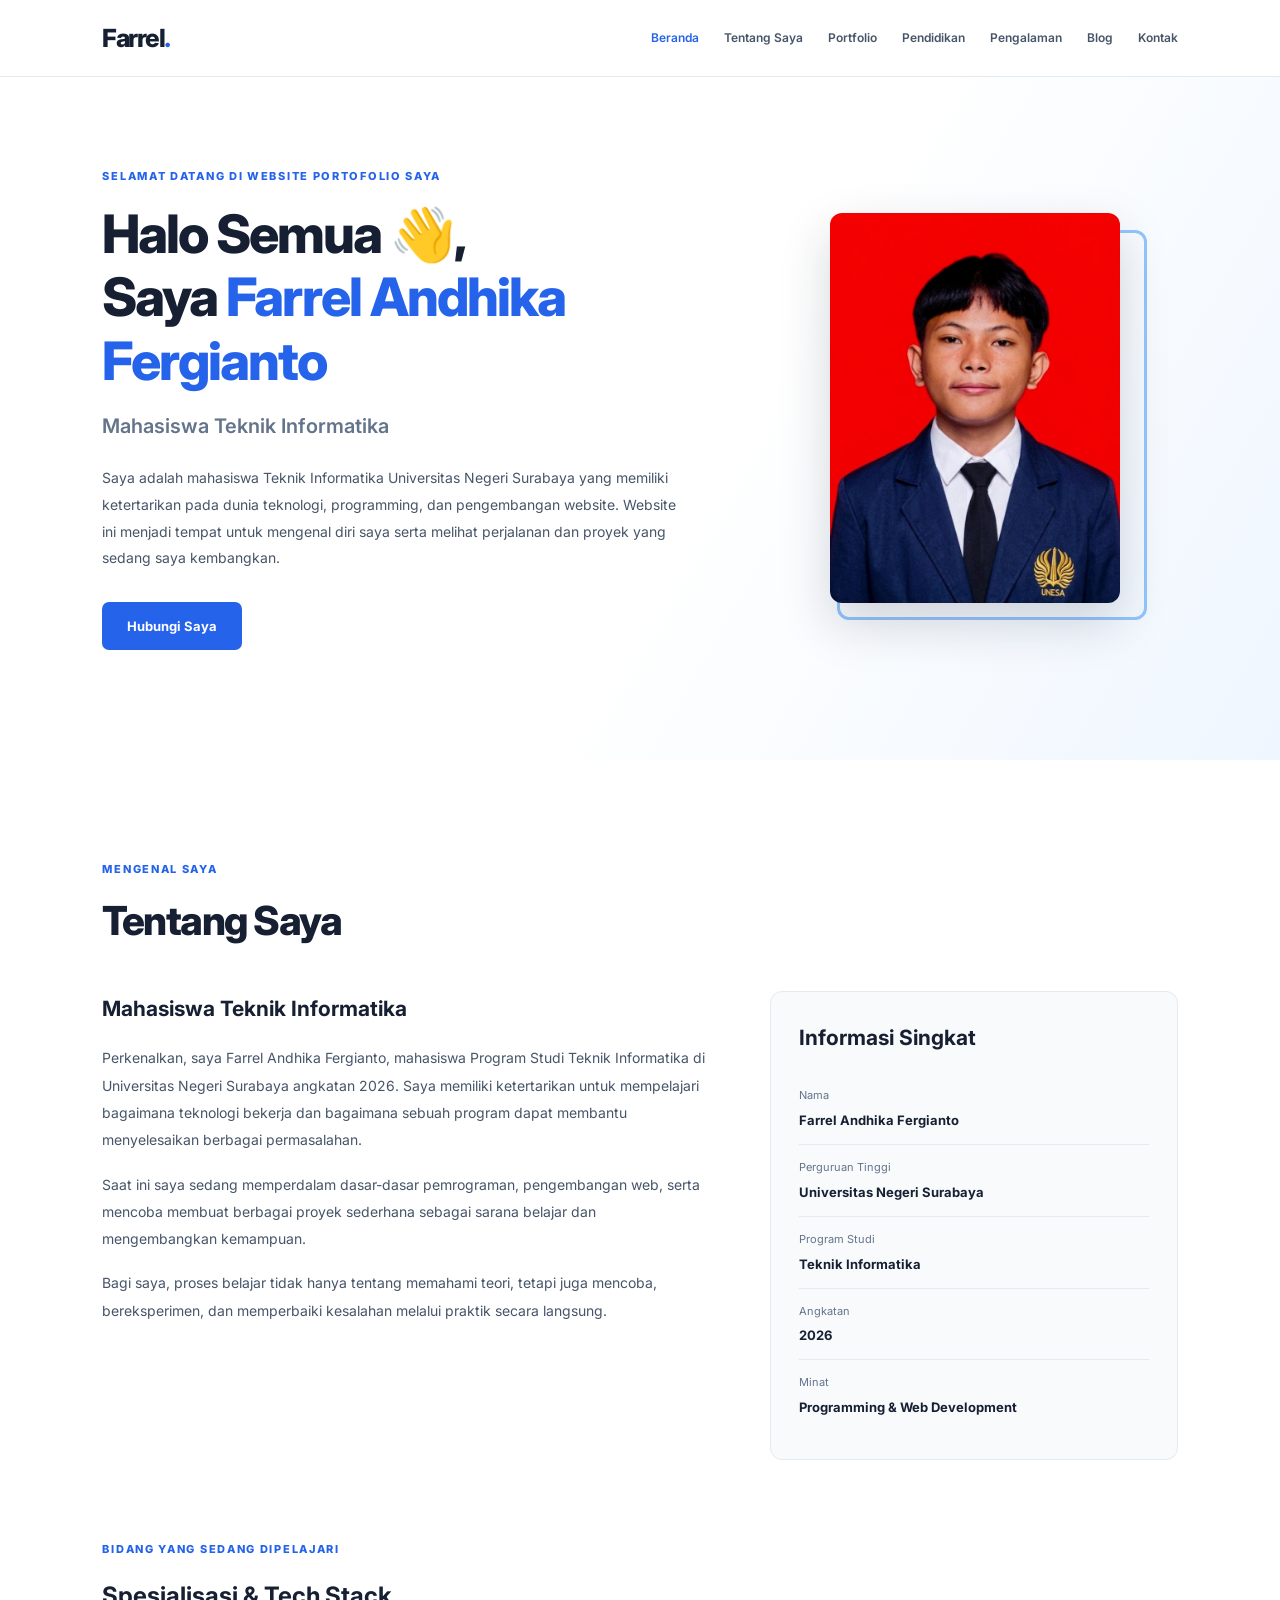
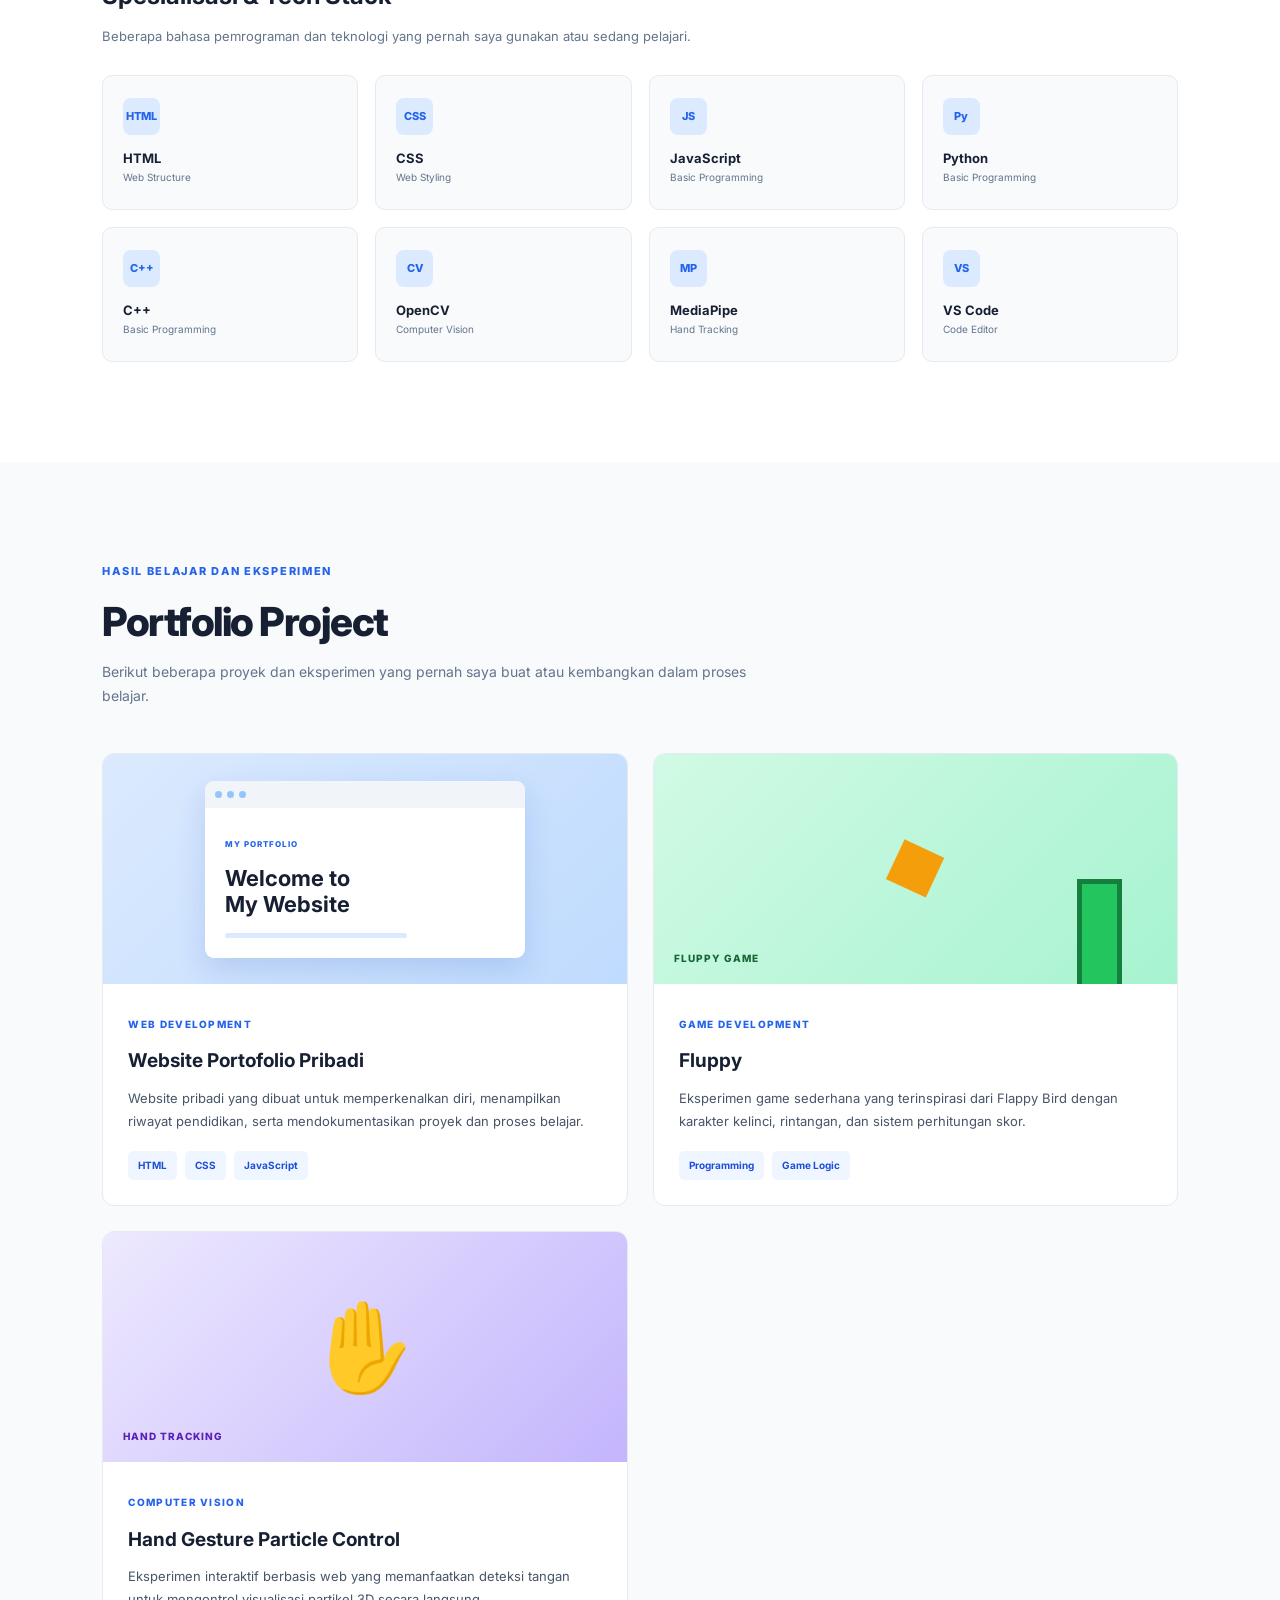
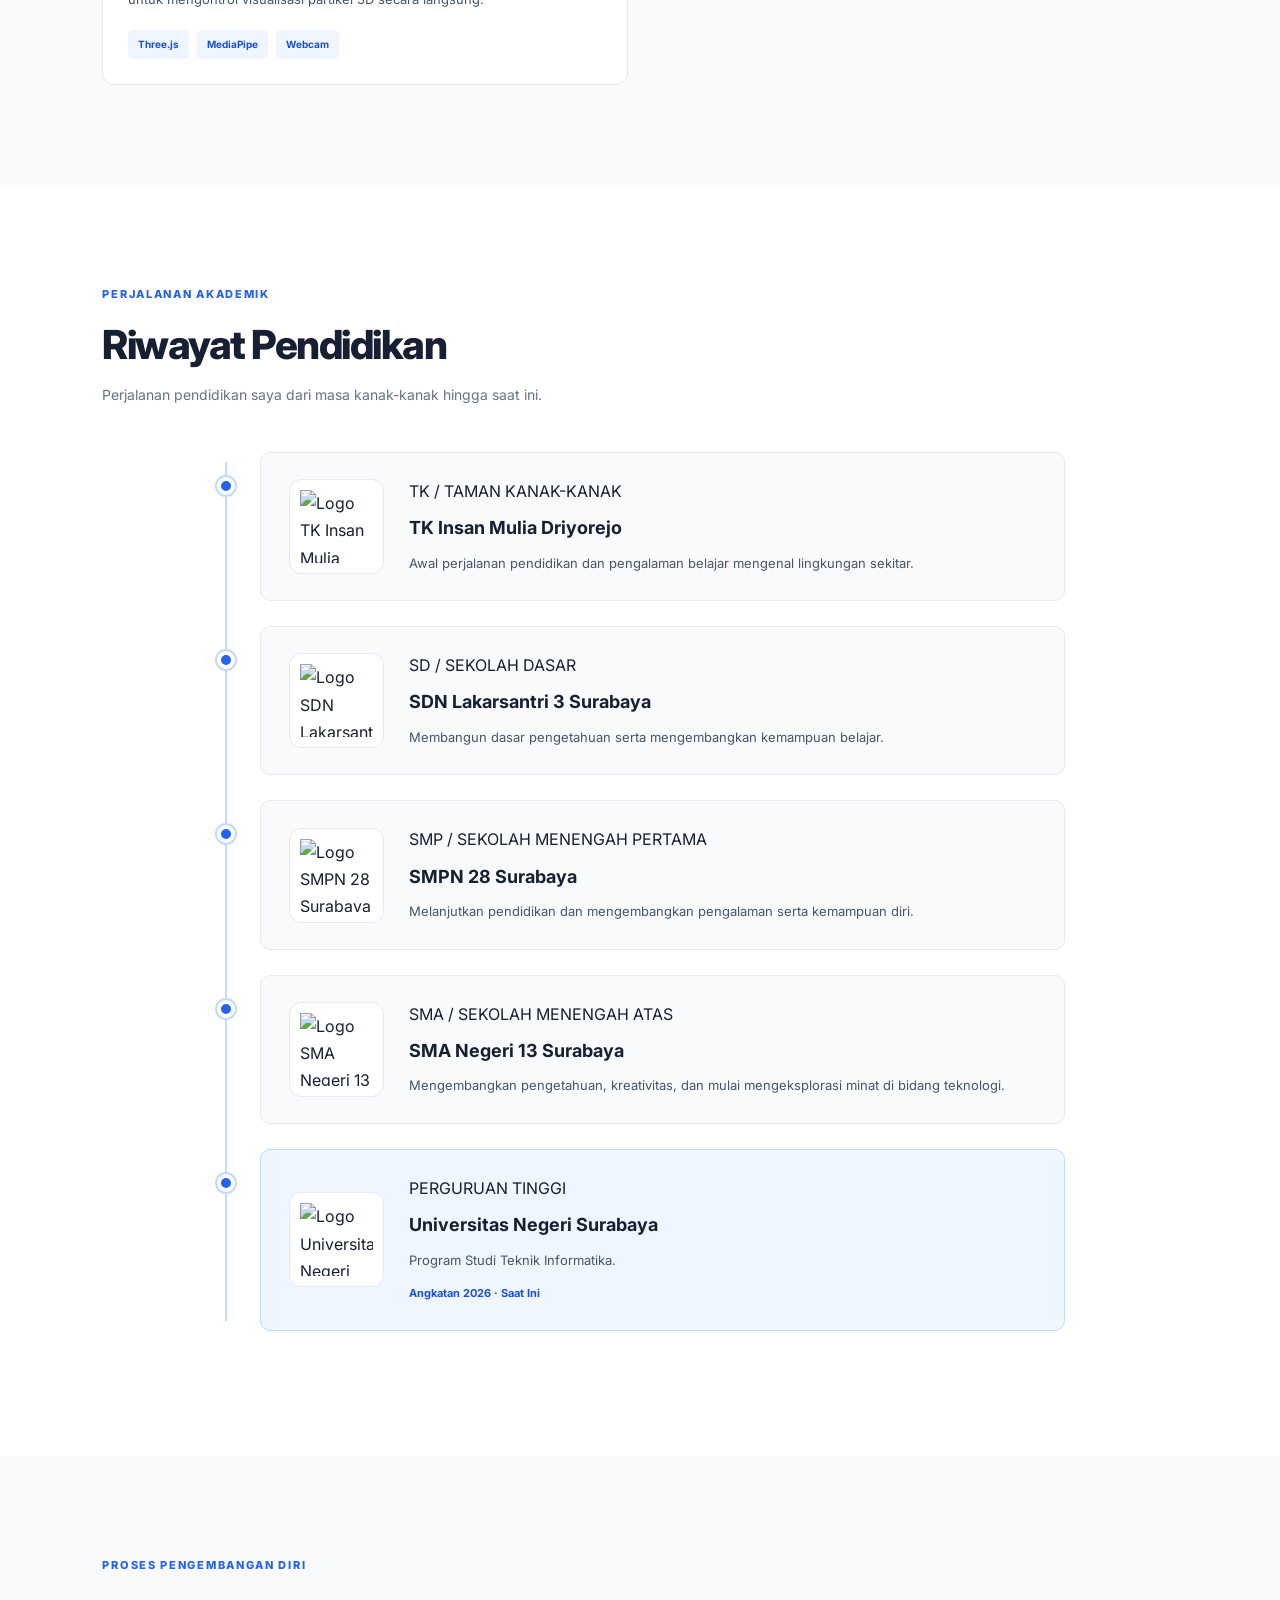
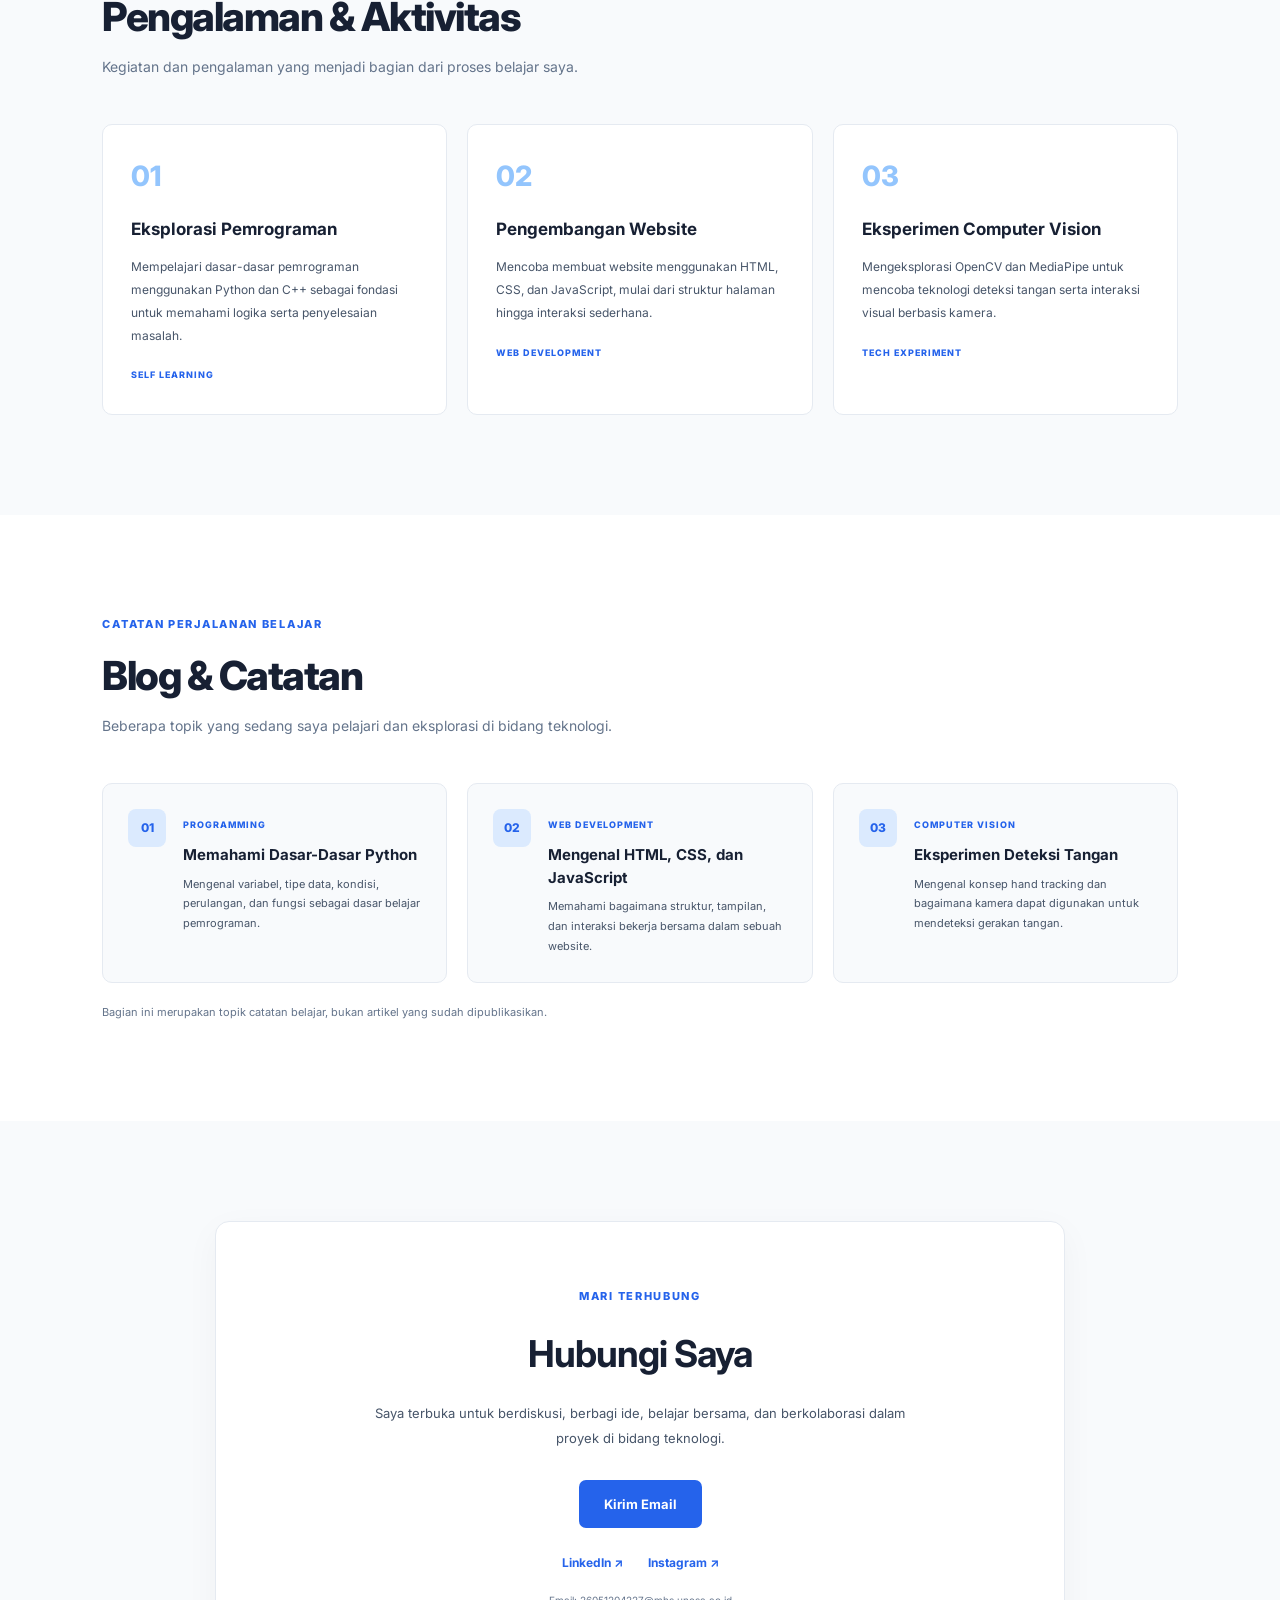
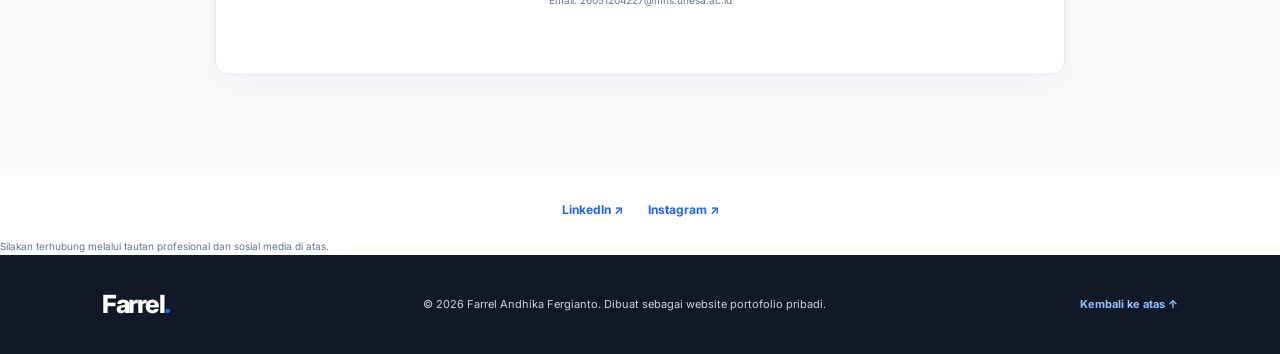
==== commit ffc4569a: "Update index.html" ====
--- a/index.html
+++ b/index.html
@@ -305,7 +305,7 @@
               <div class="timeline-card">
                 <div class="education-content">
                   <div class="education-logo">
-                    <img src="TK.JPG" alt="Logo TK Insan Mulia" />
+                    <img src="tk.JPG" alt="Logo TK Insan Mulia" />
                   </div>
                   <div class="education-detail">
                     <span>TK / TAMAN KANAK-KANAK</span>
@@ -324,7 +324,7 @@
               <div class="timeline-card">
                 <div class="education-content">
                   <div class="education-logo">
-                    <img src="SD.JPG" alt="Logo SDN Lakarsantri 3" />
+                    <img src="sd.JPG" alt="Logo SDN Lakarsantri 3" />
                   </div>
                   <div class="education-detail">
                     <span>SD / SEKOLAH DASAR</span>
@@ -343,7 +343,7 @@
               <div class="timeline-card">
                 <div class="education-content">
                   <div class="education-logo">
-                    <img src="SMP.JPG" alt="Logo SMPN 28 Surabaya" />
+                    <img src="smp.JPG" alt="Logo SMPN 28 Surabaya" />
                   </div>
                   <div class="education-detail">
                     <span>SMP / SEKOLAH MENENGAH PERTAMA</span>
@@ -362,7 +362,7 @@
               <div class="timeline-card">
                 <div class="education-content">
                   <div class="education-logo">
-                    <img src="SMA.JPG" alt="Logo SMA Negeri 13 Surabaya" />
+                    <img src="sma.JPG" alt="Logo SMA Negeri 13 Surabaya" />
                   </div>
                   <div class="education-detail">
                     <span>SMA / SEKOLAH MENENGAH ATAS</span>
@@ -382,7 +382,7 @@
                 <div class="education-content">
                   <div class="education-logo">
                     <img
-                      src="UNESA.JPG"
+                      src="unesa.JPG"
                       alt="Logo Universitas Negeri Surabaya"
                     />
                   </div>
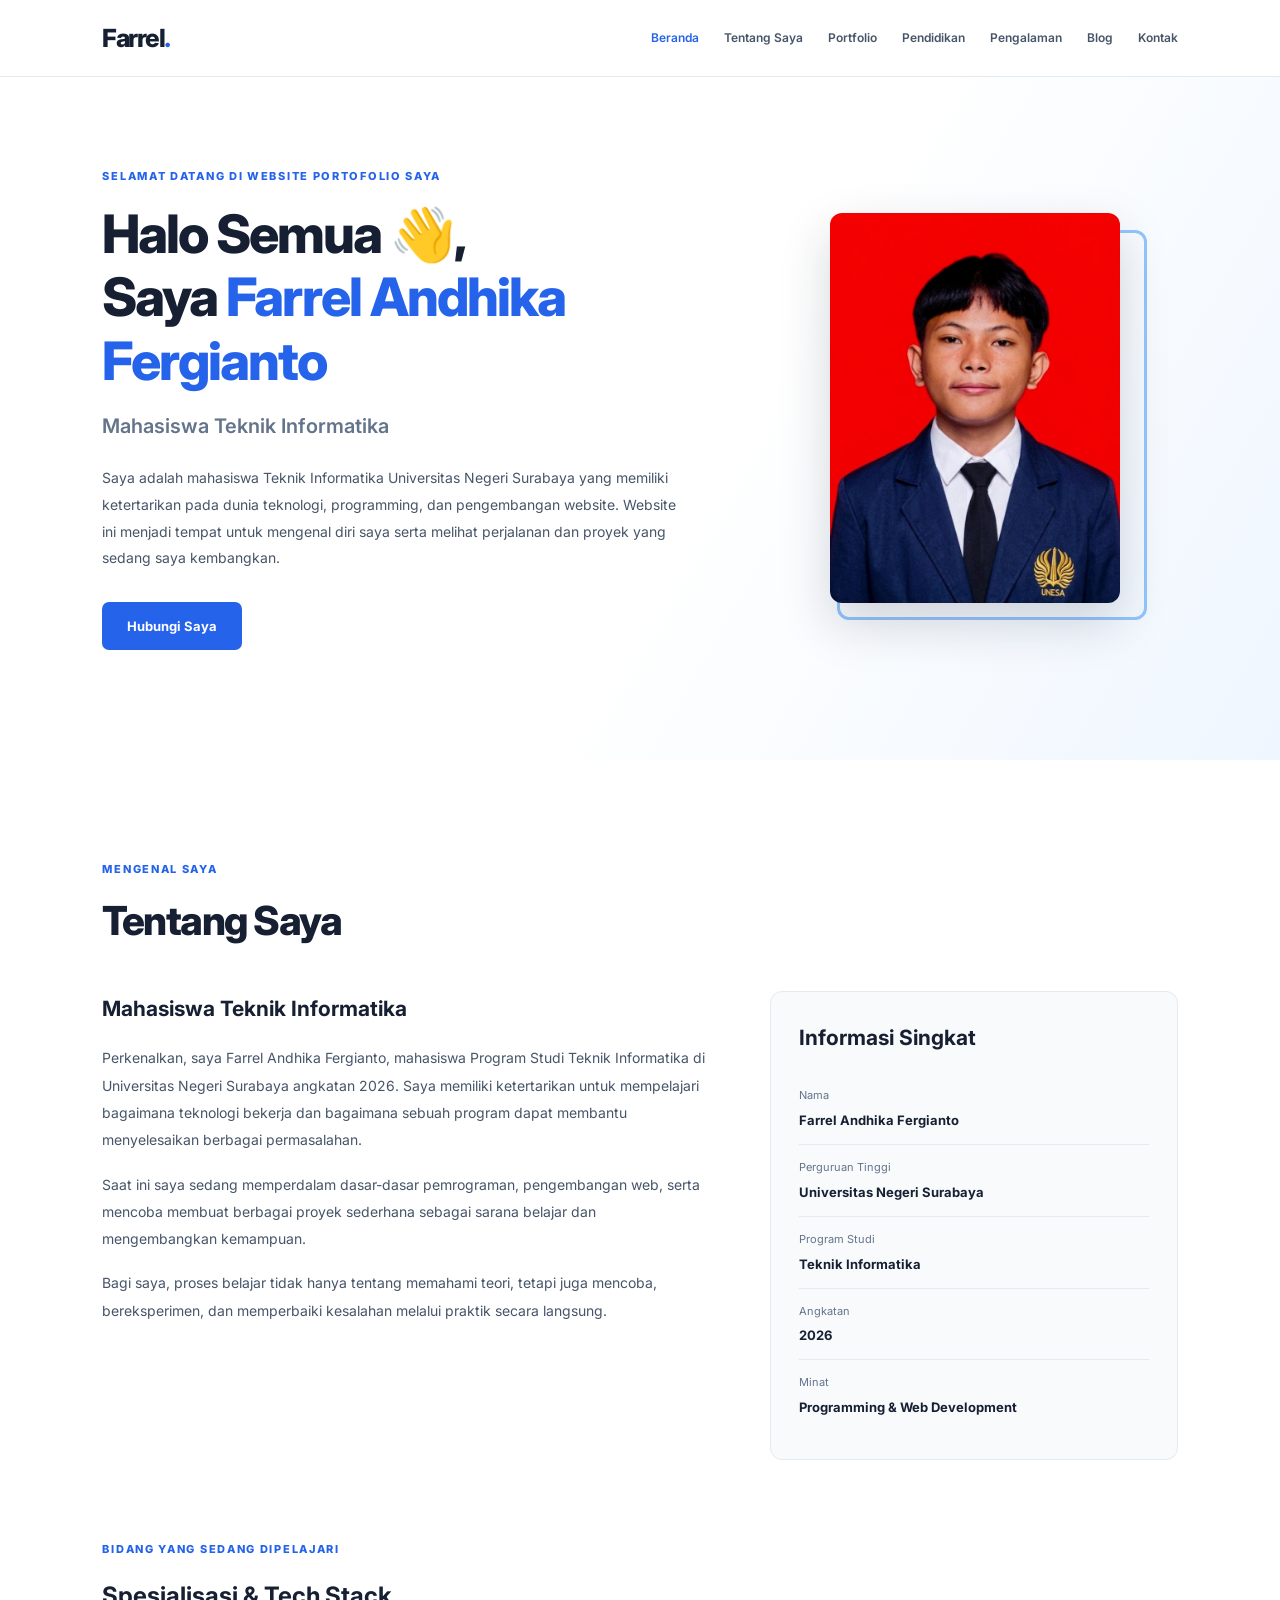
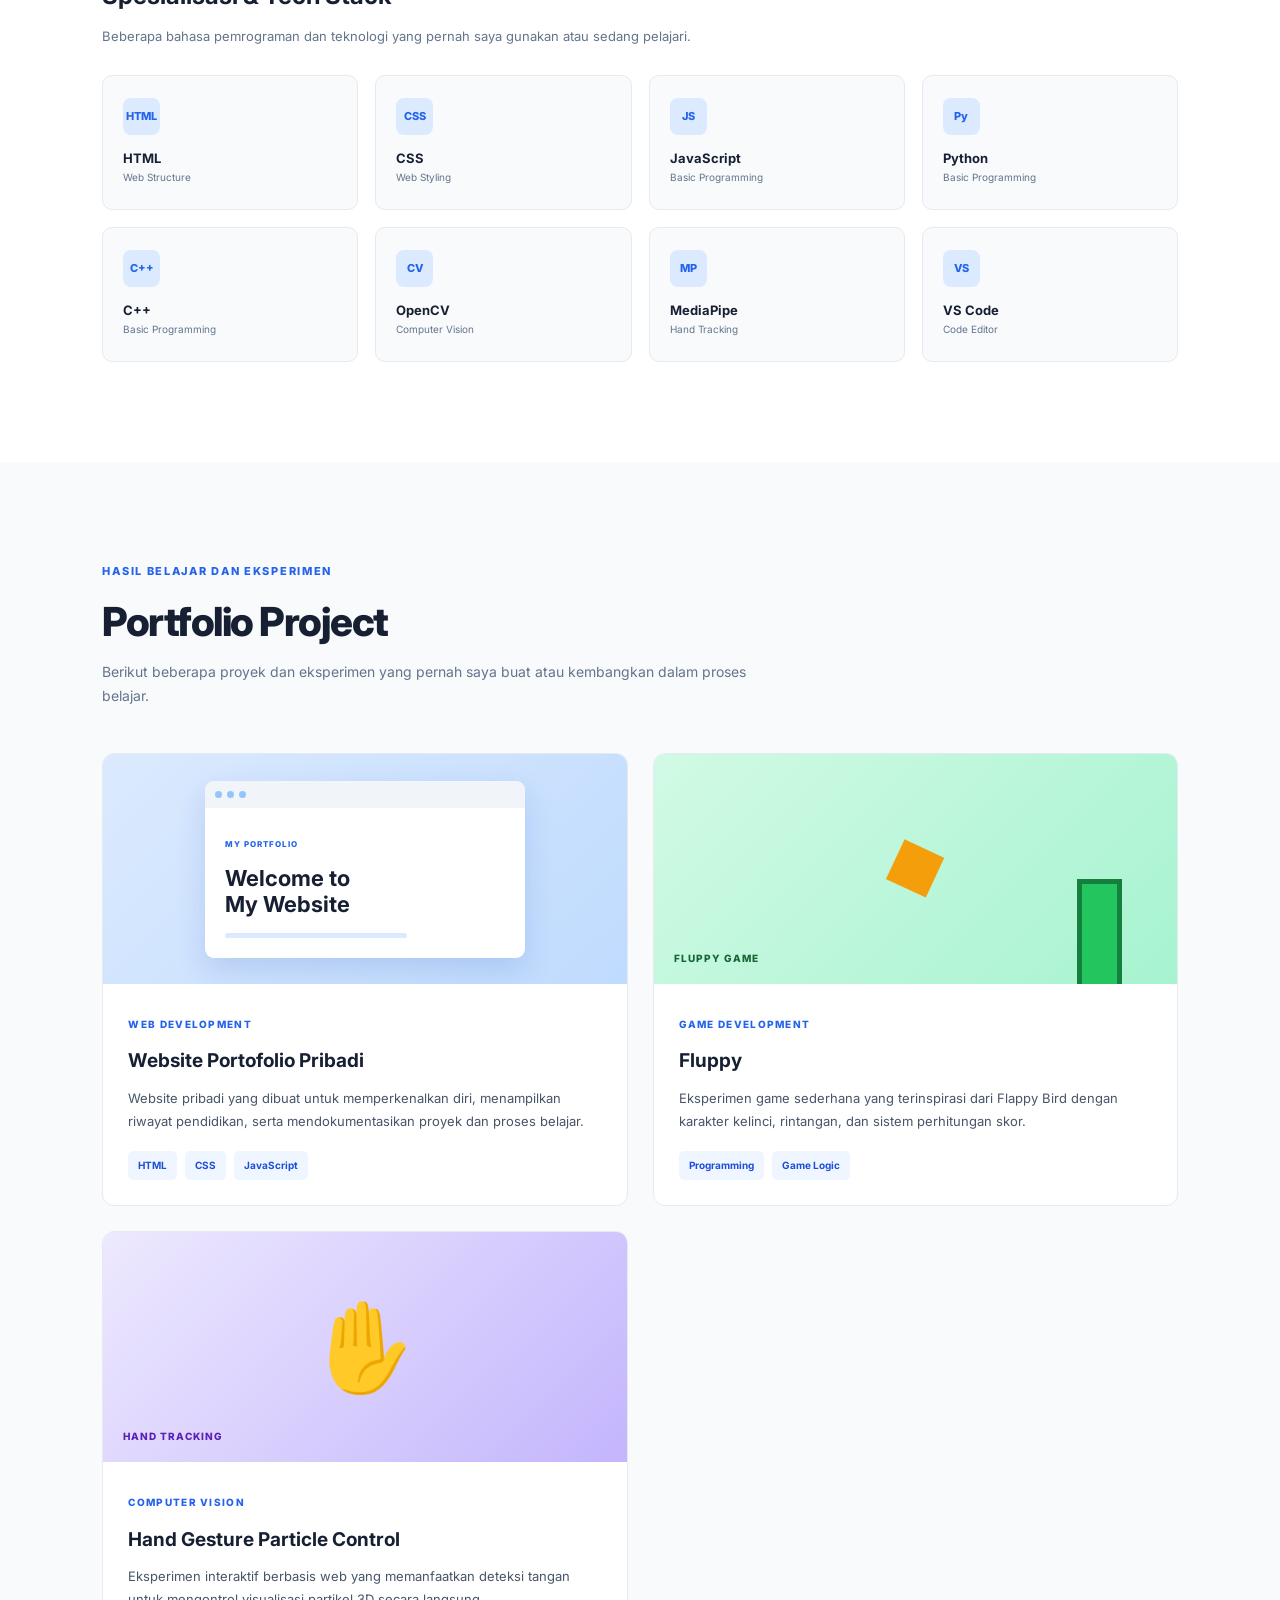
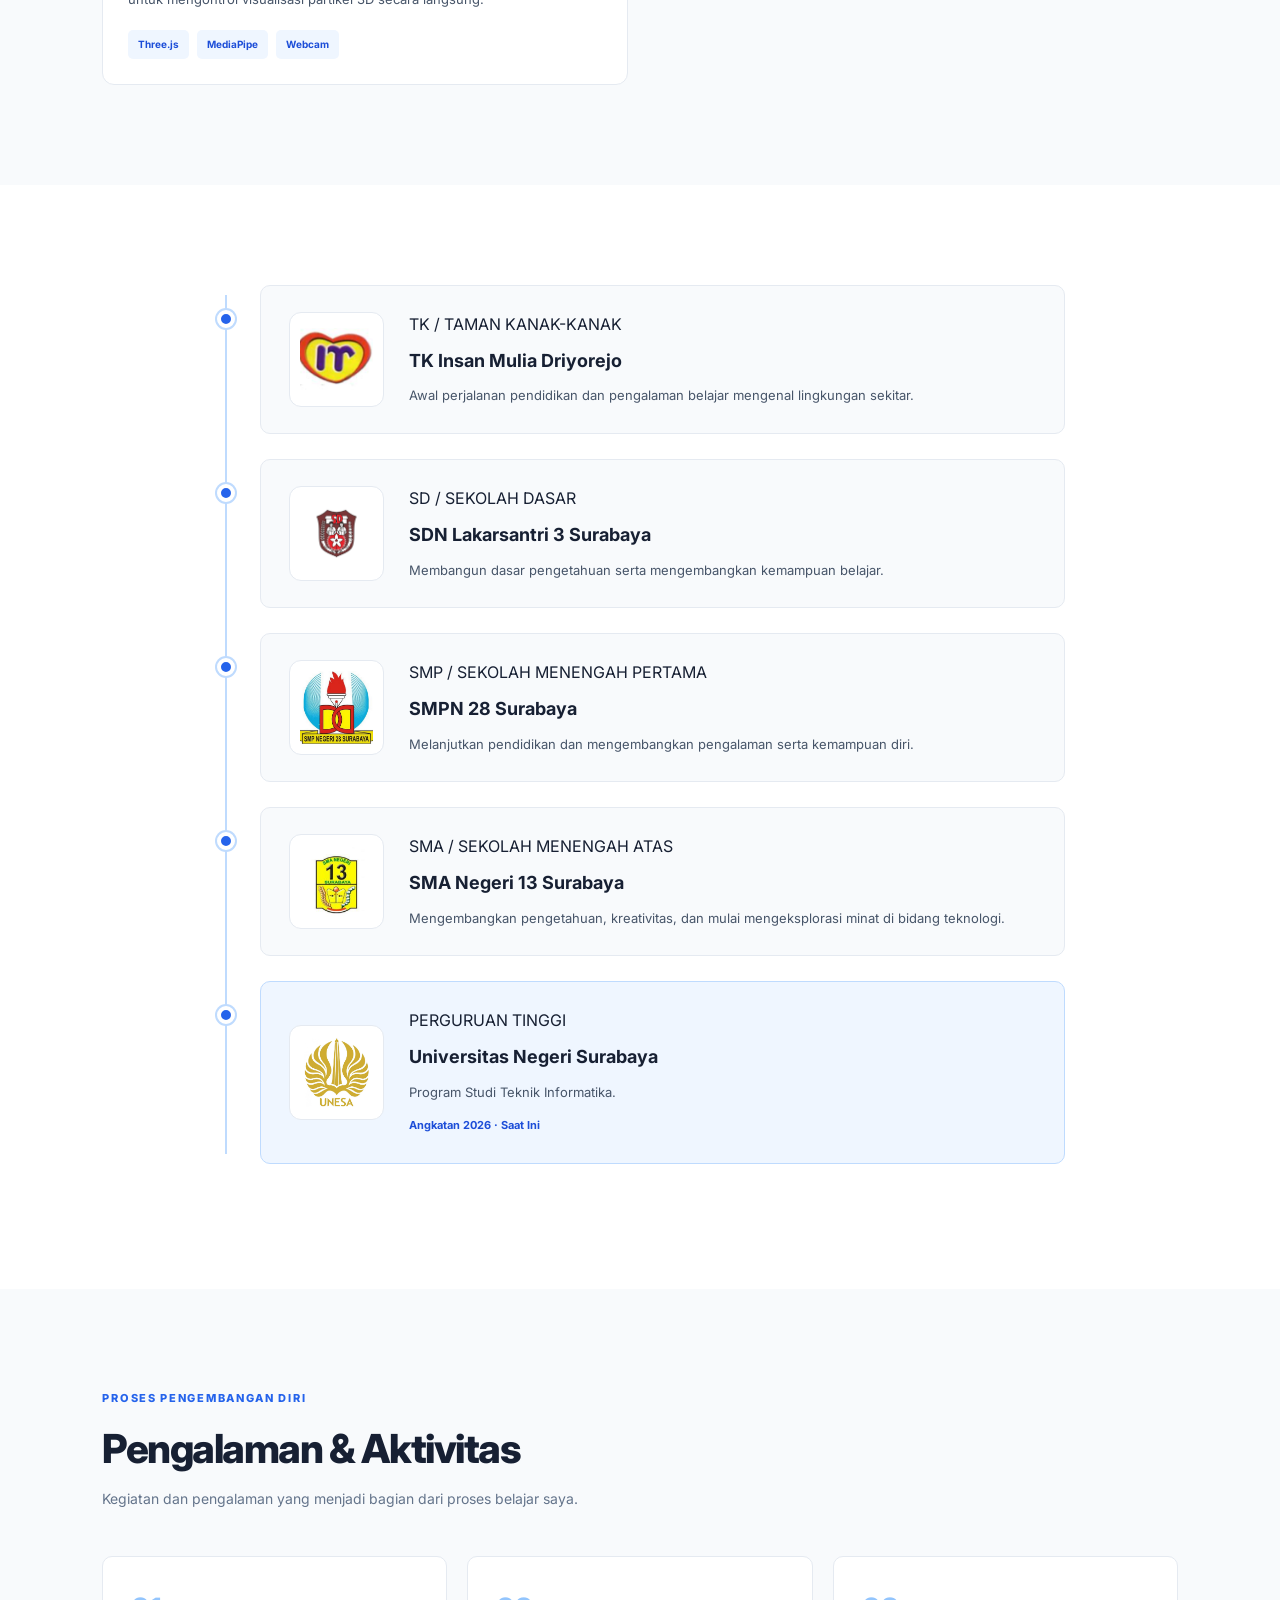
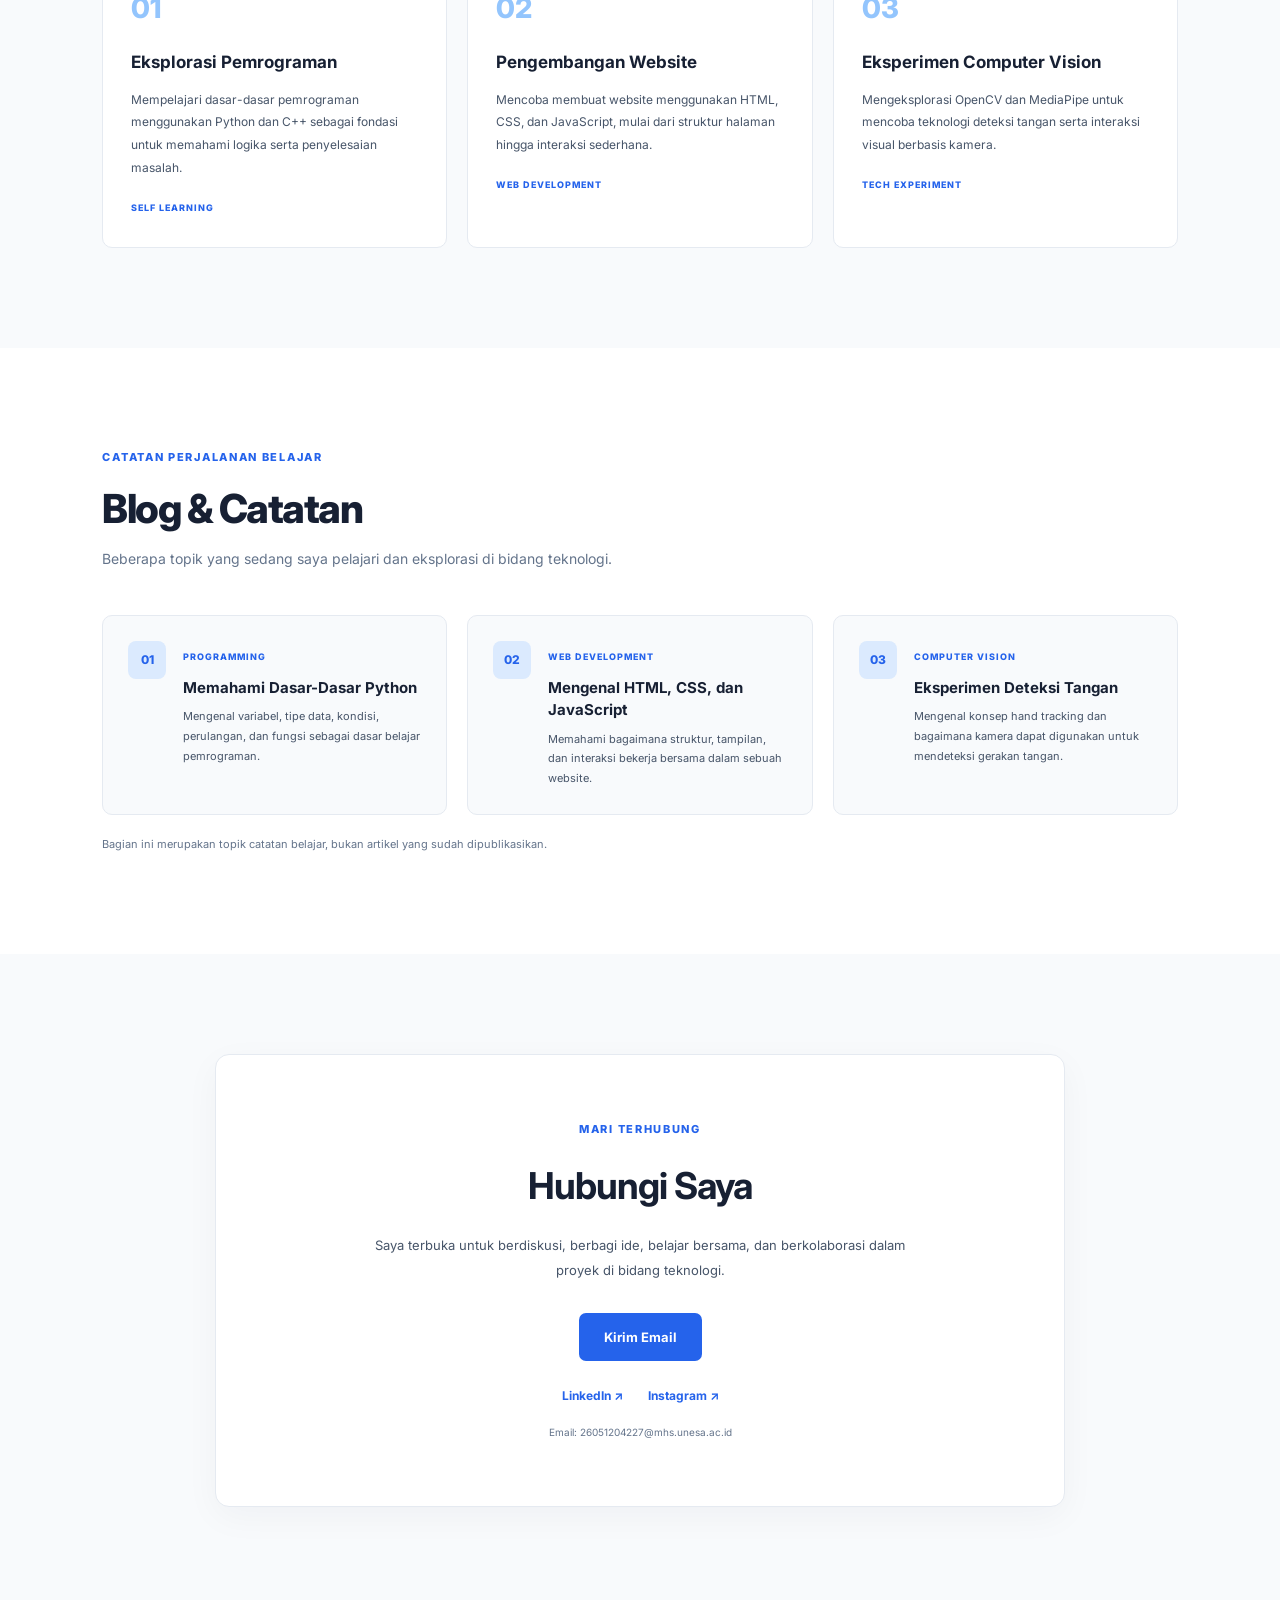
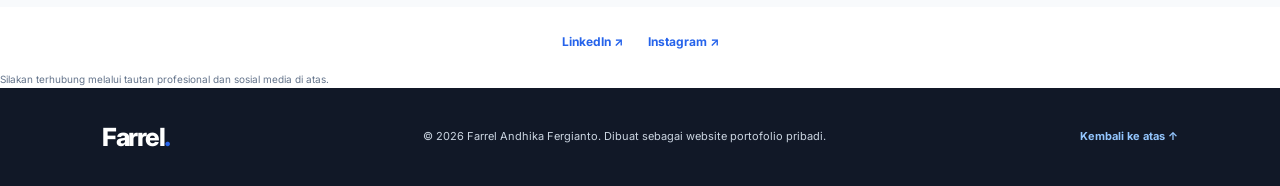
==== commit db3eb38f: "Update index.html" ====
--- a/index.html
+++ b/index.html
@@ -290,22 +290,13 @@
 
       <!-- PENDIDIKAN -->
       <section class="section education-section" id="pendidikan">
-        <div class="container">
-          <div class="section-heading">
-            <p class="eyebrow">PERJALANAN AKADEMIK</p>
-            <h2>Riwayat Pendidikan</h2>
-            <p>
-              Perjalanan pendidikan saya dari masa kanak-kanak hingga saat ini.
-            </p>
-          </div>
-
-          <div class="timeline">
+     <div class="timeline">
             <div class="timeline-item">
               <div class="timeline-marker"></div>
               <div class="timeline-card">
                 <div class="education-content">
                   <div class="education-logo">
-                    <img src="tk.JPG" alt="Logo TK Insan Mulia" />
+                    <img src="tk.jpg" alt="Logo TK Insan Mulia" />
                   </div>
                   <div class="education-detail">
                     <span>TK / TAMAN KANAK-KANAK</span>
@@ -324,7 +315,7 @@
               <div class="timeline-card">
                 <div class="education-content">
                   <div class="education-logo">
-                    <img src="sd.JPG" alt="Logo SDN Lakarsantri 3" />
+                    <img src="sd.jpg" alt="Logo SDN Lakarsantri 3" />
                   </div>
                   <div class="education-detail">
                     <span>SD / SEKOLAH DASAR</span>
@@ -343,7 +334,7 @@
               <div class="timeline-card">
                 <div class="education-content">
                   <div class="education-logo">
-                    <img src="smp.JPG" alt="Logo SMPN 28 Surabaya" />
+                    <img src="smp.jpg" alt="Logo SMPN 28 Surabaya" />
                   </div>
                   <div class="education-detail">
                     <span>SMP / SEKOLAH MENENGAH PERTAMA</span>
@@ -362,7 +353,7 @@
               <div class="timeline-card">
                 <div class="education-content">
                   <div class="education-logo">
-                    <img src="sma.JPG" alt="Logo SMA Negeri 13 Surabaya" />
+                    <img src="sma.jpg" alt="Logo SMA Negeri 13 Surabaya" />
                   </div>
                   <div class="education-detail">
                     <span>SMA / SEKOLAH MENENGAH ATAS</span>
@@ -382,7 +373,7 @@
                 <div class="education-content">
                   <div class="education-logo">
                     <img
-                      src="unesa.JPG"
+                      src="unesa.jpg"
                       alt="Logo Universitas Negeri Surabaya"
                     />
                   </div>
@@ -396,7 +387,6 @@
               </div>
             </div>
           </div>
-        </div>
       </section>
 
       <!-- PENGALAMAN -->
